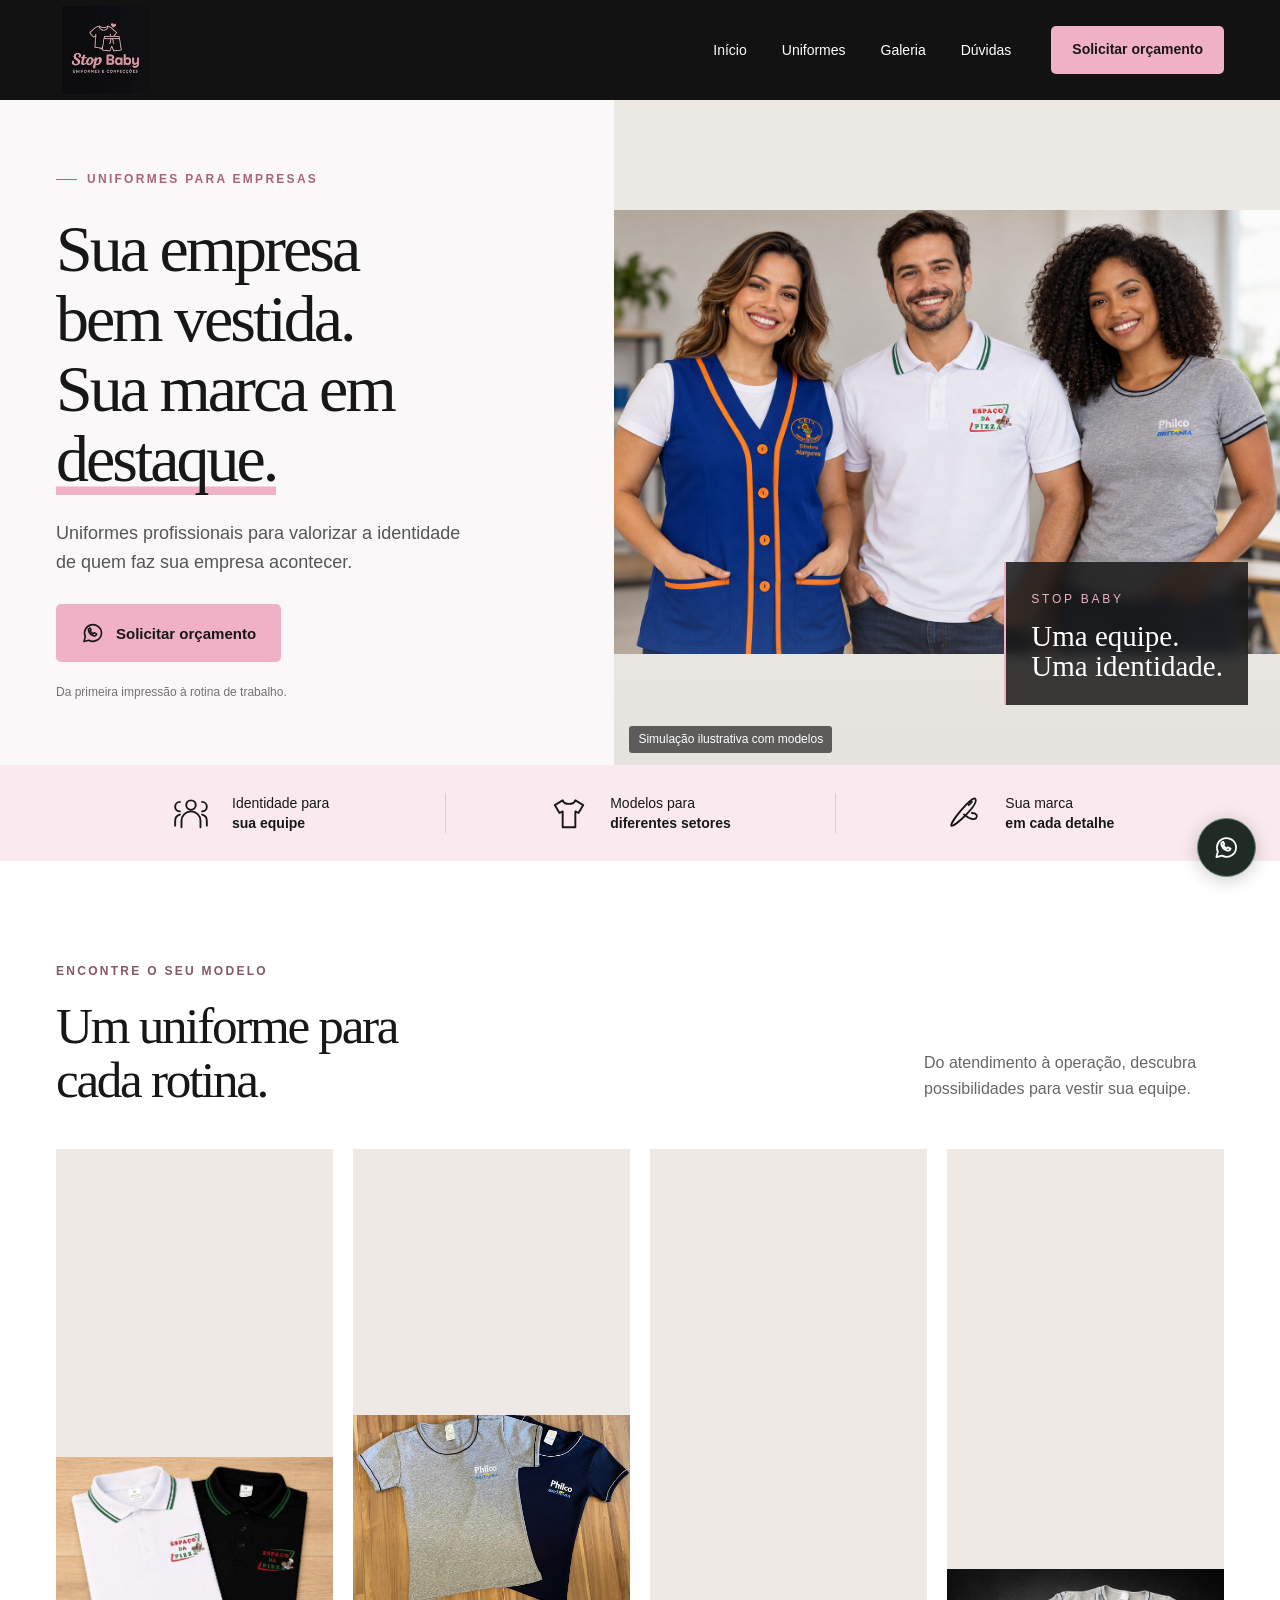
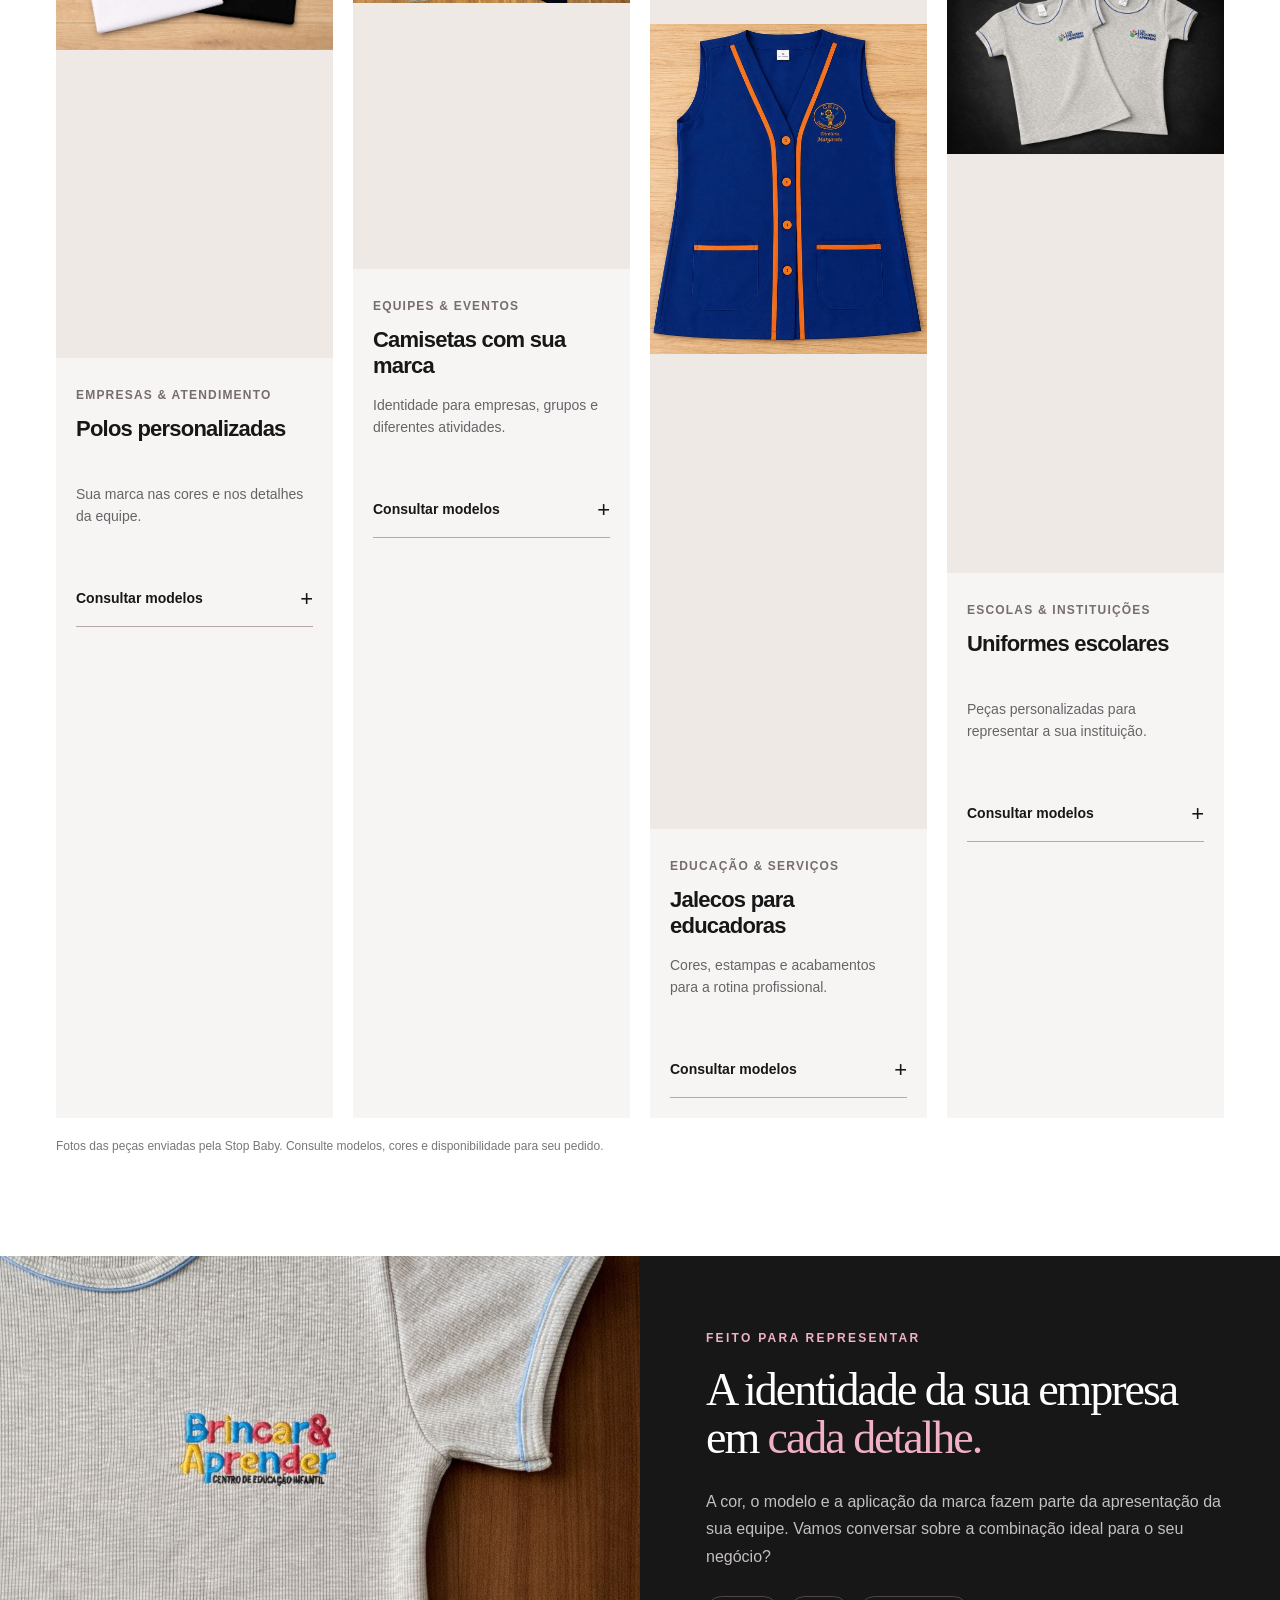
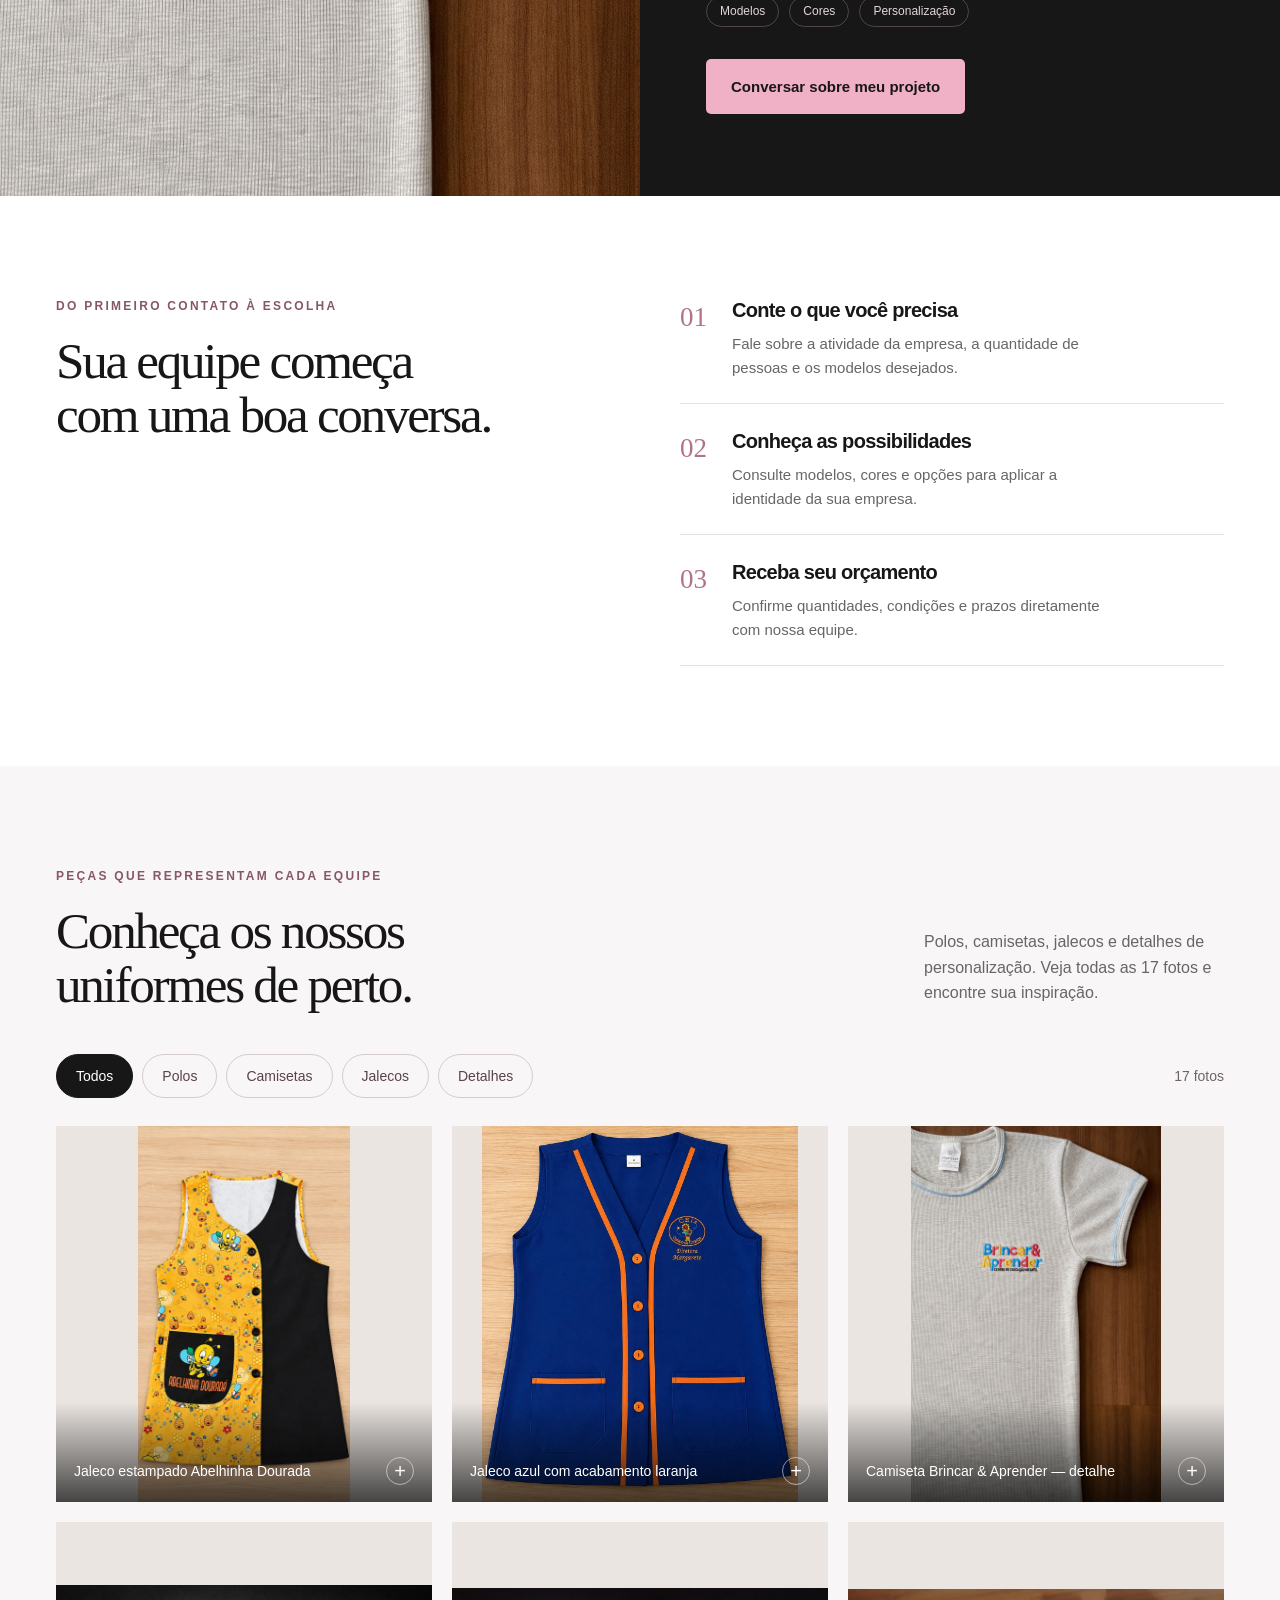
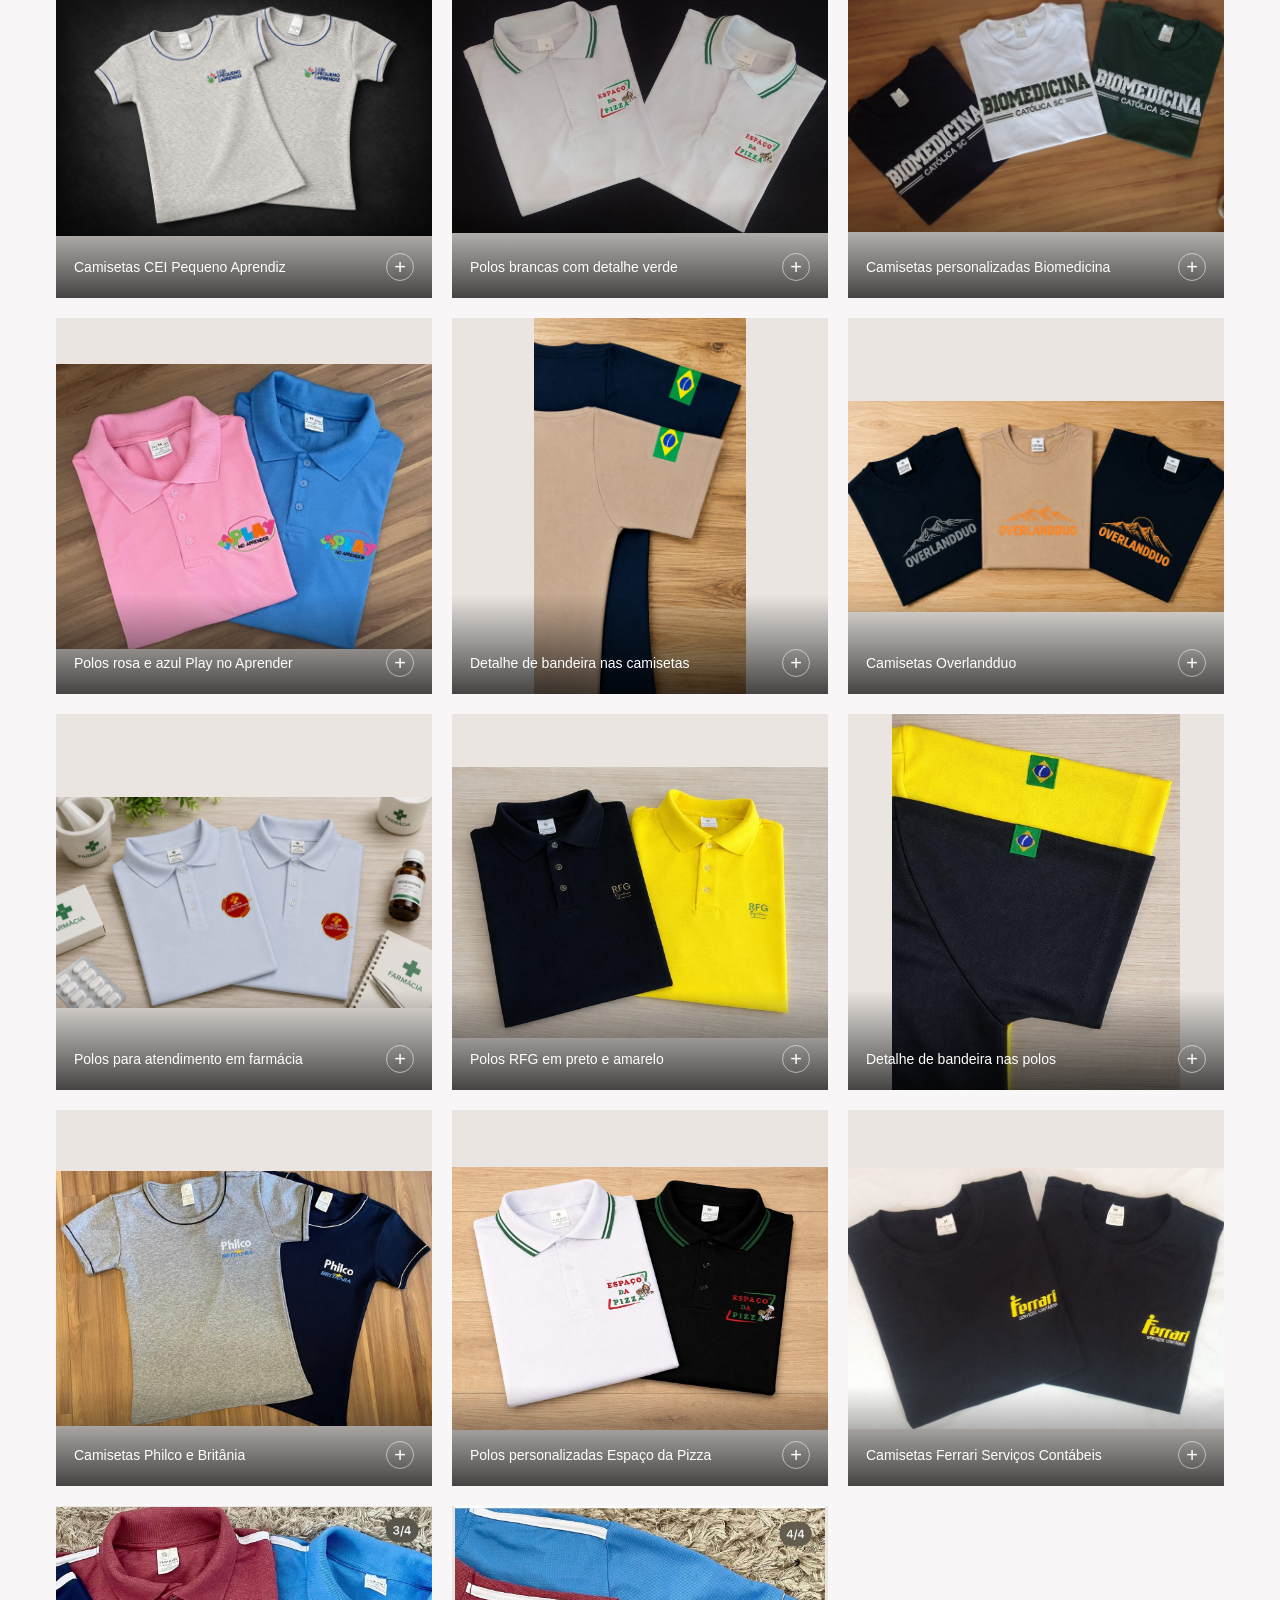
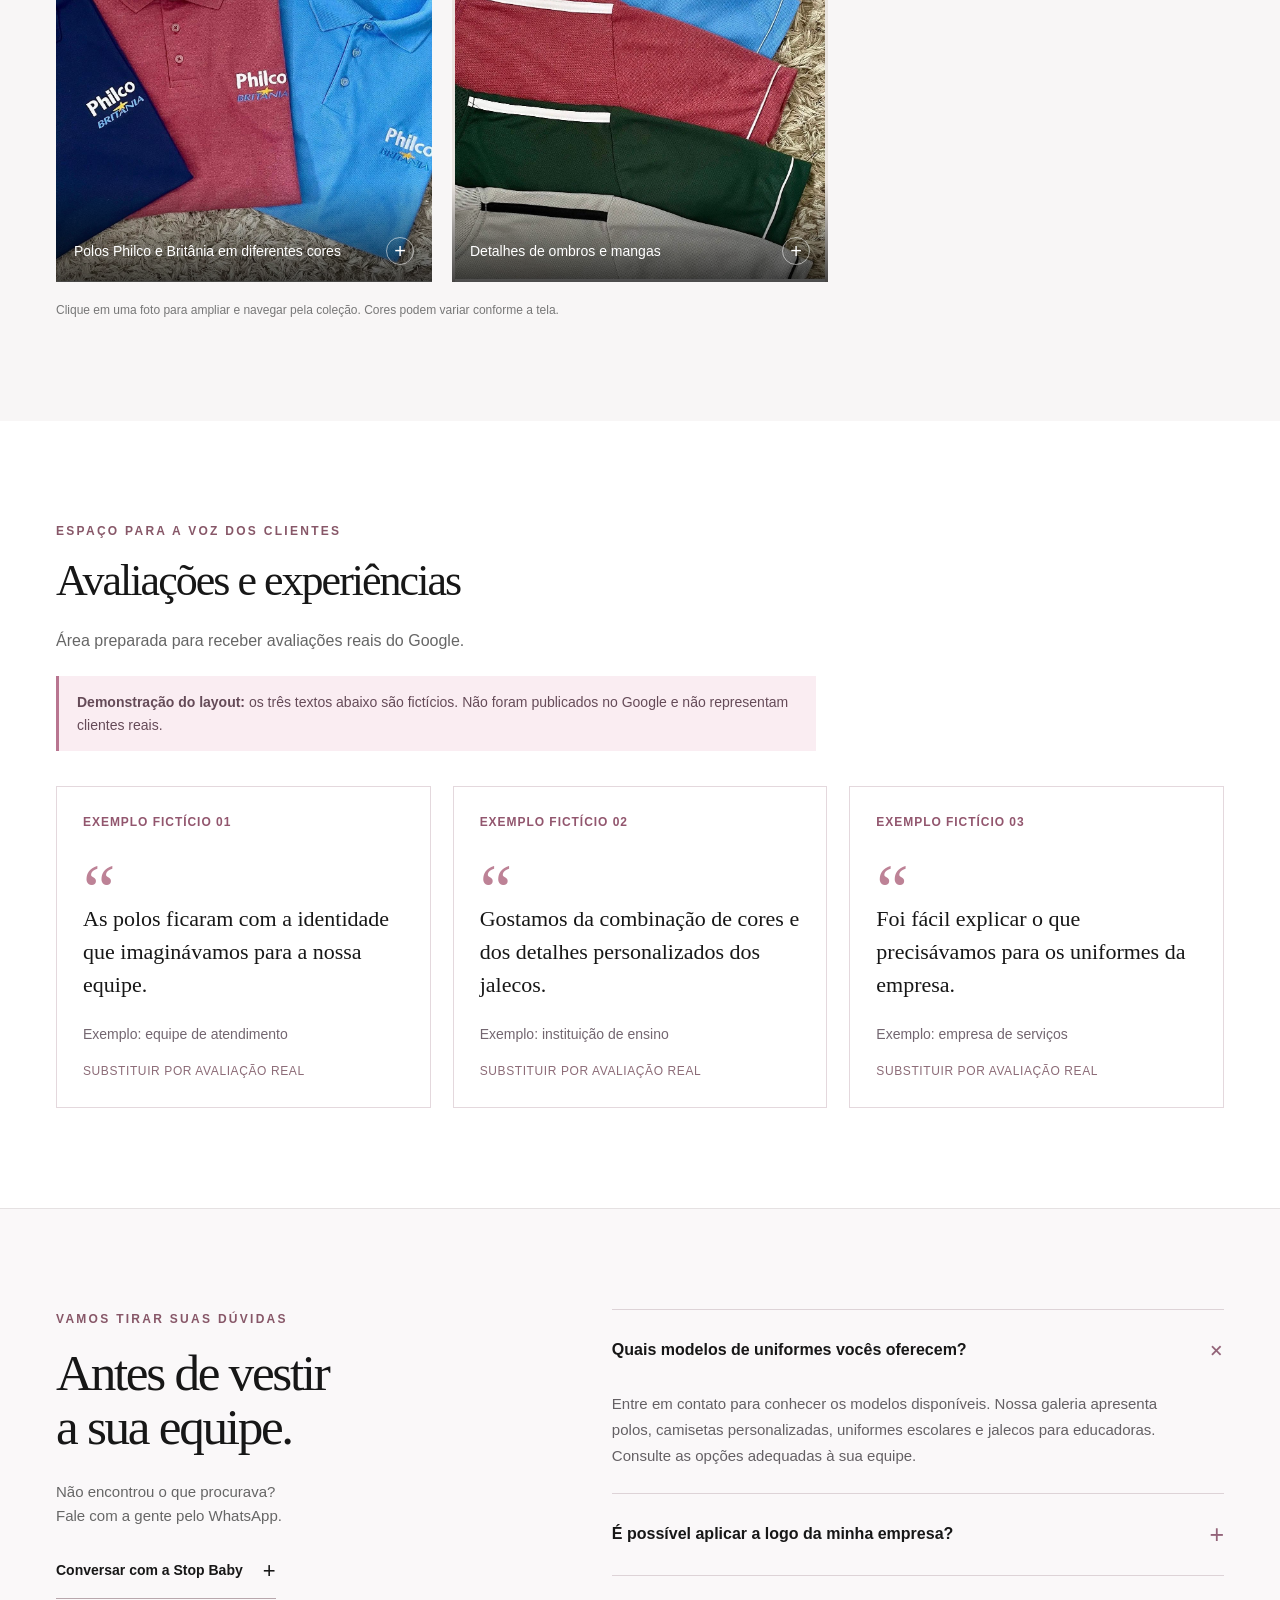
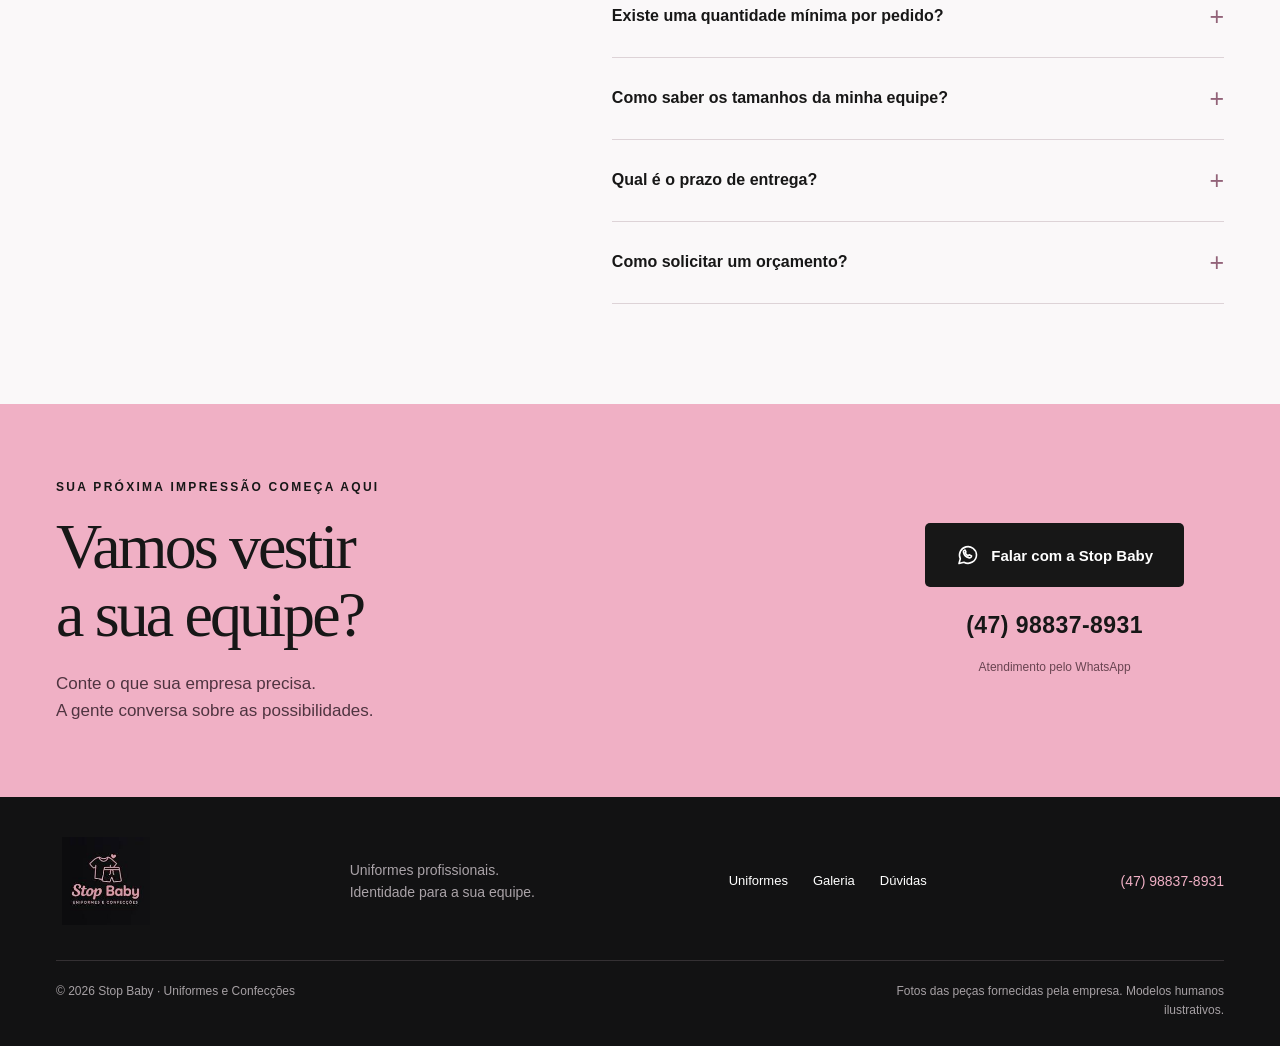
==== index.html @ 7d978a27 "Add files via upload" ====
<!DOCTYPE html>
<html lang="pt-BR">
<head>
<meta charset="UTF-8"><meta name="viewport" content="width=device-width, initial-scale=1">
<title>Stop Baby — Uniformes profissionais para sua empresa</title>
<meta name="description" content="Uniformes profissionais para valorizar a identidade da sua equipe. Conheça modelos e solicite seu orçamento com a Stop Baby pelo WhatsApp.">
<meta name="theme-color" content="#171717">
<link rel="icon" type="image/svg+xml" href="data:image/svg+xml,%3Csvg xmlns='http://www.w3.org/2000/svg' viewBox='0 0 40 40'%3E%3Crect width='40' height='40' rx='9' fill='%23171717'/%3E%3Ctext x='20' y='29' font-family='Georgia' font-size='29' text-anchor='middle' fill='%23efabc0'%3ES%3C/text%3E%3C/svg%3E">
<link rel="stylesheet" href="styles.css">
<!-- SEO:START -->
<link rel="canonical" href="https://seu-usuario.github.io/seu-repositorio/">
<meta name="robots" content="index, follow">
<meta property="og:type" content="website">
<meta property="og:locale" content="pt_BR">
<meta property="og:site_name" content="Stop Baby">
<meta property="og:title" content="Stop Baby — Uniformes profissionais para sua empresa">
<meta property="og:description" content="Polos, camisetas, jalecos e uniformes personalizados. Conheça as peças e solicite um orçamento pelo WhatsApp.">
<meta property="og:url" content="https://seu-usuario.github.io/seu-repositorio/">
<script type="application/ld+json">{"@context":"https://schema.org","@type":"Organization","name":"Stop Baby — Uniformes e Confecções","url":"https://seu-usuario.github.io/seu-repositorio/","logo":"https://seu-usuario.github.io/seu-repositorio/assets/logo.jpg","telephone":"+55-47-98837-8931","description":"Polos, camisetas personalizadas, uniformes escolares e jalecos para equipes."}</script>
<!-- SEO:END -->
</head>
<body>
<svg class="svg-sprite" xmlns="http://www.w3.org/2000/svg" aria-hidden="true"><symbol id="wa" viewBox="0 0 24 24"><path d="M20.5 11.7a8.5 8.5 0 0 1-12.6 7.5L3 20.5l1.3-4.8a8.5 8.5 0 1 1 16.2-4Z"/><path d="M8.1 7.4c-.6.2-.9 1-.6 2.1.6 2.4 2.7 4.5 5.2 5.2 1.1.3 2 0 2.4-.6l.5-1.1-2.5-1.2-.9 1c-1.6-.7-2.4-1.6-3-3l.8-.8-.9-2Z"/></symbol><symbol id="shirt" viewBox="0 0 24 24"><path d="m8 4-5 3 3 5 2-1v10h8V11l2 1 3-5-5-3c-1 3-7 3-8 0Z"/></symbol><symbol id="team" viewBox="0 0 24 24"><circle cx="12" cy="7" r="3"/><path d="M6 21v-4a6 6 0 0 1 12 0v4M5 5a3 3 0 0 0 0 6M19 5a3 3 0 0 1 0 6M2 20v-3a4 4 0 0 1 3-4M22 20v-3a4 4 0 0 0-3-4"/></symbol><symbol id="needle" viewBox="0 0 24 24"><path d="M19 3c3 3-13 18-15 17C3 18 17 1 19 3ZM15 7l2-2M12 13c8 7 11-1 5-1"/></symbol></svg>
<a class="skip" href="#conteudo">Pular para o conteúdo</a>
<header class="header" id="inicio"><div class="wrap header-inner"><a class="brand" href="#inicio" aria-label="Stop Baby início"><img src="assets/logo.jpg" alt="Stop Baby — Uniformes e Confecções" width="155" height="150"></a><nav class="desktop-nav" aria-label="Navegação principal"><a href="#inicio">Início</a><a href="#uniformes">Uniformes</a><a href="#galeria">Galeria</a><a href="#duvidas">Dúvidas</a></nav><a class="button small wa-link header-cta" href="https://wa.me/5547988378931?text=Ol%C3%A1%21%20Vim%20pelo%20site%20da%20Stop%20Baby%20e%20gostaria%20de%20um%20or%C3%A7amento%20de%20uniformes%20para%20minha%20empresa." target="_blank" rel="noopener noreferrer">Solicitar orçamento</a><button class="menu-toggle" aria-label="Abrir menu" aria-expanded="false" aria-controls="mobile-nav"><span></span><span></span></button></div><nav id="mobile-nav" class="mobile-nav" aria-label="Menu celular" hidden><a href="#uniformes">Uniformes</a><a href="#personalizacao">Personalização</a><a href="#galeria">Galeria</a><a href="#duvidas">Dúvidas</a></nav></header>
<main id="conteudo">
<section class="hero"><div class="hero-copy"><div class="eyebrow"><span></span> UNIFORMES PARA EMPRESAS</div><h1>Sua empresa<br>bem vestida.<br>Sua marca em <em>destaque.</em></h1><p>Uniformes profissionais para valorizar a identidade de quem faz sua empresa acontecer.</p><a class="button wa-link" href="https://wa.me/5547988378931" target="_blank" rel="noopener noreferrer"><svg><use href="#wa"/></svg>Solicitar orçamento</a><div class="hero-note">Da primeira impressão à rotina de trabalho.</div></div><div class="hero-image"><img src="assets/hero.jpg" alt="Simulação ilustrativa de profissionais com polo, camiseta e jaleco baseados nas peças da Stop Baby" fetchpriority="high" width="1536" height="1024"><div class="photo-label"><span>STOP BABY</span><p>Uma equipe.<br>Uma identidade.</p></div><span class="simulation-label">Simulação ilustrativa com modelos</span></div></section>
<div class="benefits"><div class="wrap benefits-inner"><div><svg><use href="#team"/></svg><span>Identidade para<br><strong>sua equipe</strong></span></div><div><svg><use href="#shirt"/></svg><span>Modelos para<br><strong>diferentes setores</strong></span></div><div><svg><use href="#needle"/></svg><span>Sua marca<br><strong>em cada detalhe</strong></span></div></div></div>
<section class="section wrap" id="uniformes"><div class="section-heading"><div><span class="eyebrow">ENCONTRE O SEU MODELO</span><h2>Um uniforme para<br>cada rotina.</h2></div><p>Do atendimento à operação, descubra possibilidades para vestir sua equipe.</p></div><div class="products"><article class="product"><img class="product-photo" src="assets/polos-pizzaria.jpg" alt="Polos personalizadas" width="1158" height="809" loading="lazy"><div class="product-body"><span class="category">EMPRESAS & ATENDIMENTO</span><h3>Polos personalizadas</h3><p>Sua marca nas cores e nos detalhes da equipe.</p><a class="text-link wa-link" data-model="polos personalizadas" href="https://wa.me/5547988378931" target="_blank" rel="noopener noreferrer">Consultar modelos <span>+</span></a></div></article><article class="product"><img class="product-photo" src="assets/camisetas-philco.jpg" alt="Camisetas com sua marca" width="1058" height="720" loading="lazy"><div class="product-body"><span class="category">EQUIPES & EVENTOS</span><h3>Camisetas com sua marca</h3><p>Identidade para empresas, grupos e diferentes atividades.</p><a class="text-link wa-link" data-model="camisetas personalizadas" href="https://wa.me/5547988378931" target="_blank" rel="noopener noreferrer">Consultar modelos <span>+</span></a></div></article><article class="product"><img class="product-photo" src="assets/jaleco-azul-laranja.jpg" alt="Jalecos para educadoras" width="1076" height="1280" loading="lazy"><div class="product-body"><span class="category">EDUCAÇÃO & SERVIÇOS</span><h3>Jalecos para educadoras</h3><p>Cores, estampas e acabamentos para a rotina profissional.</p><a class="text-link wa-link" data-model="jalecos para educadoras" href="https://wa.me/5547988378931" target="_blank" rel="noopener noreferrer">Consultar modelos <span>+</span></a></div></article><article class="product"><img class="product-photo" src="assets/camisetas-pequeno-aprendiz.jpg" alt="Uniformes escolares" width="1536" height="1024" loading="lazy"><div class="product-body"><span class="category">ESCOLAS & INSTITUIÇÕES</span><h3>Uniformes escolares</h3><p>Peças personalizadas para representar a sua instituição.</p><a class="text-link wa-link" data-model="uniformes escolares" href="https://wa.me/5547988378931" target="_blank" rel="noopener noreferrer">Consultar modelos <span>+</span></a></div></article></div><p class="caption">Fotos das peças enviadas pela Stop Baby. Consulte modelos, cores e disponibilidade para seu pedido.</p></section>
<section class="custom" id="personalizacao"><div class="custom-image"><img src="assets/camiseta-brincar-aprender.jpg" alt="Bordado Brincar e Aprender em camiseta da Stop Baby" width="1024" height="1536" loading="lazy"></div><div class="custom-copy"><span class="eyebrow">FEITO PARA REPRESENTAR</span><h2>A identidade da sua empresa em <em>cada detalhe.</em></h2><p>A cor, o modelo e a aplicação da marca fazem parte da apresentação da sua equipe. Vamos conversar sobre a combinação ideal para o seu negócio?</p><div class="custom-tags"><span>Modelos</span><span>Cores</span><span>Personalização</span></div><a class="button wa-link" data-model="opções de personalização" href="https://wa.me/5547988378931" target="_blank" rel="noopener noreferrer">Conversar sobre meu projeto</a></div></section>
<section class="section wrap process"><div><span class="eyebrow">DO PRIMEIRO CONTATO À ESCOLHA</span><h2>Sua equipe começa<br>com uma boa conversa.</h2></div><ol><li><span>01</span><div><h3>Conte o que você precisa</h3><p>Fale sobre a atividade da empresa, a quantidade de pessoas e os modelos desejados.</p></div></li><li><span>02</span><div><h3>Conheça as possibilidades</h3><p>Consulte modelos, cores e opções para aplicar a identidade da sua empresa.</p></div></li><li><span>03</span><div><h3>Receba seu orçamento</h3><p>Confirme quantidades, condições e prazos diretamente com nossa equipe.</p></div></li></ol></section>
<section class="gallery-section" id="galeria"><div class="wrap section"><div class="section-heading"><div><span class="eyebrow">PEÇAS QUE REPRESENTAM CADA EQUIPE</span><h2>Conheça os nossos<br>uniformes de perto.</h2></div><p>Polos, camisetas, jalecos e detalhes de personalização. Veja todas as 17 fotos e encontre sua inspiração.</p></div><div class="gallery-toolbar"><div class="gallery-filters" role="group" aria-label="Filtrar fotos por tipo"><button class="filter-button" data-filter="todos" aria-pressed="true">Todos</button><button class="filter-button" data-filter="polos" aria-pressed="false">Polos</button><button class="filter-button" data-filter="camisetas" aria-pressed="false">Camisetas</button><button class="filter-button" data-filter="jalecos" aria-pressed="false">Jalecos</button><button class="filter-button" data-filter="detalhes" aria-pressed="false">Detalhes</button></div><p class="gallery-count" aria-live="polite">17 fotos</p></div><div class="gallery real-gallery"><button class="gallery-item real-photo" data-gallery-index="0" data-category="jalecos" data-photo="assets/jaleco-abelhinha.jpg" data-caption="Jaleco estampado Abelhinha Dourada" aria-label="Ampliar: Jaleco estampado Abelhinha Dourada"><img src="assets/jaleco-abelhinha.jpg" alt="Jaleco estampado Abelhinha Dourada" width="900" height="1600" loading="lazy"><span>Jaleco estampado Abelhinha Dourada<b>+</b></span></button><button class="gallery-item real-photo" data-gallery-index="1" data-category="jalecos" data-photo="assets/jaleco-azul-laranja.jpg" data-caption="Jaleco azul com acabamento laranja" aria-label="Ampliar: Jaleco azul com acabamento laranja"><img src="assets/jaleco-azul-laranja.jpg" alt="Jaleco azul com acabamento laranja" width="1076" height="1280" loading="lazy"><span>Jaleco azul com acabamento laranja<b>+</b></span></button><button class="gallery-item real-photo" data-gallery-index="2" data-category="camisetas" data-photo="assets/camiseta-brincar-aprender.jpg" data-caption="Camiseta Brincar &amp; Aprender — detalhe" aria-label="Ampliar: Camiseta Brincar &amp; Aprender — detalhe"><img src="assets/camiseta-brincar-aprender.jpg" alt="Camiseta Brincar &amp; Aprender — detalhe" width="1024" height="1536" loading="lazy"><span>Camiseta Brincar &amp; Aprender — detalhe<b>+</b></span></button><button class="gallery-item real-photo" data-gallery-index="3" data-category="camisetas" data-photo="assets/camisetas-pequeno-aprendiz.jpg" data-caption="Camisetas CEI Pequeno Aprendiz" aria-label="Ampliar: Camisetas CEI Pequeno Aprendiz"><img src="assets/camisetas-pequeno-aprendiz.jpg" alt="Camisetas CEI Pequeno Aprendiz" width="1536" height="1024" loading="lazy"><span>Camisetas CEI Pequeno Aprendiz<b>+</b></span></button><button class="gallery-item real-photo" data-gallery-index="4" data-category="polos" data-photo="assets/polos-pizzaria-brancas.jpg" data-caption="Polos brancas com detalhe verde" aria-label="Ampliar: Polos brancas com detalhe verde"><img src="assets/polos-pizzaria-brancas.jpg" alt="Polos brancas com detalhe verde" width="1280" height="837" loading="lazy"><span>Polos brancas com detalhe verde<b>+</b></span></button><button class="gallery-item real-photo" data-gallery-index="5" data-category="camisetas" data-photo="assets/camisetas-biomedicina.jpg" data-caption="Camisetas personalizadas Biomedicina" aria-label="Ampliar: Camisetas personalizadas Biomedicina"><img src="assets/camisetas-biomedicina.jpg" alt="Camisetas personalizadas Biomedicina" width="1561" height="1011" loading="lazy"><span>Camisetas personalizadas Biomedicina<b>+</b></span></button><button class="gallery-item real-photo" data-gallery-index="6" data-category="polos" data-photo="assets/polos-play.jpg" data-caption="Polos rosa e azul Play no Aprender" aria-label="Ampliar: Polos rosa e azul Play no Aprender"><img src="assets/polos-play.jpg" alt="Polos rosa e azul Play no Aprender" width="949" height="718" loading="lazy"><span>Polos rosa e azul Play no Aprender<b>+</b></span></button><button class="gallery-item real-photo" data-gallery-index="7" data-category="detalhes" data-photo="assets/camisetas-bandeira.jpg" data-caption="Detalhe de bandeira nas camisetas" aria-label="Ampliar: Detalhe de bandeira nas camisetas"><img src="assets/camisetas-bandeira.jpg" alt="Detalhe de bandeira nas camisetas" width="900" height="1600" loading="lazy"><span>Detalhe de bandeira nas camisetas<b>+</b></span></button><button class="gallery-item real-photo" data-gallery-index="8" data-category="camisetas" data-photo="assets/camisetas-overlandduo.jpg" data-caption="Camisetas Overlandduo" aria-label="Ampliar: Camisetas Overlandduo"><img src="assets/camisetas-overlandduo.jpg" alt="Camisetas Overlandduo" width="1600" height="900" loading="lazy"><span>Camisetas Overlandduo<b>+</b></span></button><button class="gallery-item real-photo" data-gallery-index="9" data-category="polos" data-photo="assets/polos-farmacia.jpg" data-caption="Polos para atendimento em farmácia" aria-label="Ampliar: Polos para atendimento em farmácia"><img src="assets/polos-farmacia.jpg" alt="Polos para atendimento em farmácia" width="1600" height="900" loading="lazy"><span>Polos para atendimento em farmácia<b>+</b></span></button><button class="gallery-item real-photo" data-gallery-index="10" data-category="polos" data-photo="assets/polos-rfg.jpg" data-caption="Polos RFG em preto e amarelo" aria-label="Ampliar: Polos RFG em preto e amarelo"><img src="assets/polos-rfg.jpg" alt="Polos RFG em preto e amarelo" width="1184" height="853" loading="lazy"><span>Polos RFG em preto e amarelo<b>+</b></span></button><button class="gallery-item real-photo" data-gallery-index="11" data-category="detalhes" data-photo="assets/polos-bandeira.jpg" data-caption="Detalhe de bandeira nas polos" aria-label="Ampliar: Detalhe de bandeira nas polos"><img src="assets/polos-bandeira.jpg" alt="Detalhe de bandeira nas polos" width="853" height="1111" loading="lazy"><span>Detalhe de bandeira nas polos<b>+</b></span></button><button class="gallery-item real-photo" data-gallery-index="12" data-category="camisetas" data-photo="assets/camisetas-philco.jpg" data-caption="Camisetas Philco e Britânia" aria-label="Ampliar: Camisetas Philco e Britânia"><img src="assets/camisetas-philco.jpg" alt="Camisetas Philco e Britânia" width="1058" height="720" loading="lazy"><span>Camisetas Philco e Britânia<b>+</b></span></button><button class="gallery-item real-photo" data-gallery-index="13" data-category="polos" data-photo="assets/polos-pizzaria.jpg" data-caption="Polos personalizadas Espaço da Pizza" aria-label="Ampliar: Polos personalizadas Espaço da Pizza"><img src="assets/polos-pizzaria.jpg" alt="Polos personalizadas Espaço da Pizza" width="1158" height="809" loading="lazy"><span>Polos personalizadas Espaço da Pizza<b>+</b></span></button><button class="gallery-item real-photo" data-gallery-index="14" data-category="camisetas" data-photo="assets/camisetas-ferrari.jpg" data-caption="Camisetas Ferrari Serviços Contábeis" aria-label="Ampliar: Camisetas Ferrari Serviços Contábeis"><img src="assets/camisetas-ferrari.jpg" alt="Camisetas Ferrari Serviços Contábeis" width="1577" height="1098" loading="lazy"><span>Camisetas Ferrari Serviços Contábeis<b>+</b></span></button><button class="gallery-item real-photo" data-gallery-index="15" data-category="polos" data-photo="assets/polos-philco.jpg" data-caption="Polos Philco e Britânia em diferentes cores" aria-label="Ampliar: Polos Philco e Britânia em diferentes cores"><img src="assets/polos-philco.jpg" alt="Polos Philco e Britânia em diferentes cores" width="1170" height="1164" loading="lazy"><span>Polos Philco e Britânia em diferentes cores<b>+</b></span></button><button class="gallery-item real-photo" data-gallery-index="16" data-category="detalhes" data-photo="assets/detalhes-ombros.jpg" data-caption="Detalhes de ombros e mangas" aria-label="Ampliar: Detalhes de ombros e mangas"><img src="assets/detalhes-ombros.jpg" alt="Detalhes de ombros e mangas" width="1170" height="1187" loading="lazy"><span>Detalhes de ombros e mangas<b>+</b></span></button></div><p class="caption">Clique em uma foto para ampliar e navegar pela coleção. Cores podem variar conforme a tela.</p></div></section>
<section class="reviews section wrap" id="avaliacoes"><div class="review-heading"><span class="eyebrow">ESPAÇO PARA A VOZ DOS CLIENTES</span><h2>Avaliações e experiências</h2><p>Área preparada para receber avaliações reais do Google.</p><p class="demo-notice"><strong>Demonstração do layout:</strong> os três textos abaixo são fictícios. Não foram publicados no Google e não representam clientes reais.</p></div><div class="review-cards"><article class="demo-review"><span class="demo-badge">EXEMPLO FICTÍCIO 01</span><span class="quote-mark" aria-hidden="true">“</span><blockquote>As polos ficaram com a identidade que imaginávamos para a nossa equipe.</blockquote><p>Exemplo: equipe de atendimento</p><span class="review-label">SUBSTITUIR POR AVALIAÇÃO REAL</span></article><article class="demo-review"><span class="demo-badge">EXEMPLO FICTÍCIO 02</span><span class="quote-mark" aria-hidden="true">“</span><blockquote>Gostamos da combinação de cores e dos detalhes personalizados dos jalecos.</blockquote><p>Exemplo: instituição de ensino</p><span class="review-label">SUBSTITUIR POR AVALIAÇÃO REAL</span></article><article class="demo-review"><span class="demo-badge">EXEMPLO FICTÍCIO 03</span><span class="quote-mark" aria-hidden="true">“</span><blockquote>Foi fácil explicar o que precisávamos para os uniformes da empresa.</blockquote><p>Exemplo: empresa de serviços</p><span class="review-label">SUBSTITUIR POR AVALIAÇÃO REAL</span></article></div></section>
<section class="faq-section" id="duvidas"><div class="wrap section faq-layout"><div><span class="eyebrow">VAMOS TIRAR SUAS DÚVIDAS</span><h2>Antes de vestir<br>a sua equipe.</h2><p>Não encontrou o que procurava?<br>Fale com a gente pelo WhatsApp.</p><a class="text-link wa-link" href="https://wa.me/5547988378931" target="_blank" rel="noopener noreferrer">Conversar com a Stop Baby <span>+</span></a></div><div class="faq-list"><details open><summary>Quais modelos de uniformes vocês oferecem?<span>+</span></summary><p>Entre em contato para conhecer os modelos disponíveis. Nossa galeria apresenta polos, camisetas personalizadas, uniformes escolares e jalecos para educadoras. Consulte as opções adequadas à sua equipe.</p></details><details><summary>É possível aplicar a logo da minha empresa?<span>+</span></summary><p>Envie sua logo pelo WhatsApp e consulte as opções de personalização para o modelo escolhido. Nossa equipe orienta sobre as possibilidades de aplicação.</p></details><details><summary>Existe uma quantidade mínima por pedido?<span>+</span></summary><p>A quantidade mínima deve ser consultada de acordo com o modelo e a personalização. Informe quantas peças você precisa para receber uma orientação.</p></details><details><summary>Como saber os tamanhos da minha equipe?<span>+</span></summary><p>Antes de confirmar o pedido, solicite as orientações de medidas e tamanhos dos modelos escolhidos. Assim, você organiza a relação de peças para cada pessoa.</p></details><details><summary>Qual é o prazo de entrega?<span>+</span></summary><p>O prazo é informado no orçamento, conforme os modelos, a quantidade e os detalhes do pedido. Se você tem uma data prevista, conte para nossa equipe no primeiro contato.</p></details><details><summary>Como solicitar um orçamento?<span>+</span></summary><p>Clique em um dos botões de WhatsApp e informe o nome da empresa, os modelos de interesse e a quantidade estimada. Se tiver uma referência ou logo, você também pode enviar na conversa.</p></details></div></div></section>
<section class="closing" id="contato"><div class="wrap closing-inner"><div><span class="eyebrow">SUA PRÓXIMA IMPRESSÃO COMEÇA AQUI</span><h2>Vamos vestir<br>a sua equipe?</h2><p>Conte o que sua empresa precisa.<br>A gente conversa sobre as possibilidades.</p></div><div class="closing-contact"><a class="button dark wa-link" href="https://wa.me/5547988378931" target="_blank" rel="noopener noreferrer"><svg><use href="#wa"/></svg>Falar com a Stop Baby</a><a class="phone" href="tel:+5547988378931">(47) 98837-8931</a><span>Atendimento pelo WhatsApp</span></div></div></section>
</main>
<footer><div class="wrap footer-top"><a class="brand" href="#inicio" aria-label="Stop Baby voltar ao início"><img src="assets/logo.jpg" alt="Stop Baby — Uniformes e Confecções" width="155" height="150" loading="lazy"></a><p>Uniformes profissionais.<br>Identidade para a sua equipe.</p><nav aria-label="Links do rodapé"><a href="#uniformes">Uniformes</a><a href="#galeria">Galeria</a><a href="#duvidas">Dúvidas</a></nav><a class="wa-link footer-contact" href="https://wa.me/5547988378931" target="_blank" rel="noopener noreferrer">(47) 98837-8931</a></div><div class="wrap footer-bottom"><span>© <span id="year">2026</span> Stop Baby · Uniformes e Confecções</span><span>Fotos das peças fornecidas pela empresa. Modelos humanos ilustrativos.</span></div></footer>
<a class="floating-wa wa-link" href="https://wa.me/5547988378931" target="_blank" rel="noopener noreferrer" aria-label="Conversar pelo WhatsApp"><svg><use href="#wa"/></svg><span>Vamos conversar?</span></a>
<dialog id="lightbox" aria-labelledby="lightbox-caption"><button class="lightbox-close" aria-label="Fechar imagem">×</button><div class="lightbox-stage"><img class="lightbox-image" alt=""><button class="lightbox-prev" aria-label="Foto anterior">‹</button><button class="lightbox-next" aria-label="Próxima foto">›</button></div><div class="lightbox-footer"><p id="lightbox-caption"></p><span class="lightbox-counter" aria-live="polite"></span></div><a class="button lightbox-quote wa-link" href="https://wa.me/5547988378931" target="_blank" rel="noopener noreferrer">Consultar este modelo</a></dialog>
<script src="script.js" defer></script>
</body></html>
---- styles.css ----
:root{--ink:#171717;--pink:#f0b0c5;--pink-light:#faeaf0;--paper:#fff;--muted:#666;--line:#e5e1e2;--serif:Georgia,'Times New Roman',serif}*{box-sizing:border-box}html{scroll-behavior:smooth;scroll-padding-top:104px}body{margin:0;font-family:Arial,Helvetica,sans-serif;font-size:16px;line-height:1.6;color:var(--ink);background:var(--paper)}body.modal-open{overflow:hidden}button,a{-webkit-tap-highlight-color:transparent}button{font:inherit}a{color:inherit;text-decoration:none}img{display:block;max-width:100%}svg{width:24px;height:24px;fill:none;stroke:currentColor;stroke-width:1.6;stroke-linecap:round;stroke-linejoin:round;flex-shrink:0}button{cursor:pointer}.svg-sprite{position:absolute;width:0;height:0;overflow:hidden}[hidden]{display:none!important}.wrap{max-width:1280px;width:calc(100% - 112px);margin:auto}.section{padding-top:100px;padding-bottom:100px}.eyebrow{display:block;font-size:12px;letter-spacing:.19em;font-weight:700;line-height:1.7}.section .eyebrow{color:#875768}h1,h2,h3,p{margin:0}h1,h2{font-family:var(--serif);font-weight:500;letter-spacing:-.045em;line-height:1.06}h2{font-size:clamp(35px,4vw,58px);margin-top:17px}h3{font-size:22px;line-height:1.2;letter-spacing:-.035em}h1 em,h2 em{font-style:normal}a,button,summary{touch-action:manipulation}:focus-visible{outline:3px solid #a74167;outline-offset:6px}.skip{position:fixed;left:15px;top:-100px;background:var(--pink);padding:15px;z-index:90}.skip:focus{top:15px}.header{background:#121213;color:#fff;position:sticky;top:0;z-index:30}.header-inner{height:100px;display:flex;align-items:center;gap:40px;justify-content:space-between}.brand{display:block;flex-shrink:0}.brand img{height:88px;width:100px;object-fit:contain}.desktop-nav{display:flex;gap:35px;margin-left:auto;align-items:center;font-size:14px}.desktop-nav a{position:relative;padding:10px 0}.desktop-nav a:after{content:'';position:absolute;bottom:4px;left:0;right:100%;height:2px;background:var(--pink);transition:right .2s}.desktop-nav a:hover:after{right:0}.button{display:inline-flex;justify-content:center;align-items:center;gap:11px;background:var(--pink);color:#171717;border:1px solid transparent;border-radius:5px;padding:16px 24px;font-size:15px;font-weight:600;line-height:1.4;min-height:54px;transition:background .2s,transform .2s}.button:hover{background:#f6c6d5;transform:translateY(-2px)}.button.small{font-size:14px;padding:13px 20px;min-height:46px}.button.dark{background:var(--ink);color:#fff}.button.dark:hover{background:#353035}.menu-toggle{display:none;width:46px;height:46px;border:0;background:none;color:white}.menu-toggle span{display:block;height:2px;background:white;margin:7px 3px}.mobile-nav{padding:12px 26px 25px;display:grid;gap:10px}.hero{display:grid;grid-template-columns:48% 52%;min-height:650px}.hero-copy{padding:69px 55px 62px max(56px,calc((100vw - 1280px)/2));background:#fbf8f9}.hero .eyebrow{color:#a9647c;display:flex;align-items:center;gap:10px}.eyebrow>span{display:inline-block;width:21px;height:1px;background:currentColor}h1{font-size:clamp(48px,5.15vw,78px);margin:25px 0}.hero h1 em{box-shadow:inset 0 -.13em 0 var(--pink)}.hero-copy>p{font-size:18px;max-width:410px;line-height:1.6;margin:25px 0 28px;color:#555}.hero-note{font-size:12px;color:#767071;margin-top:21px}.hero-image{position:relative;overflow:hidden;background:#ddd}.hero-image>img{width:100%;height:100%;object-fit:cover;object-position:center}.photo-label{position:absolute;bottom:32px;right:32px;padding:23px 25px;background:rgba(22,22,22,.84);color:white;border-left:2px solid var(--pink);backdrop-filter:blur(6px)}.photo-label>span{font-size:12px;letter-spacing:.23em;color:var(--pink)}.photo-label>p{font-family:var(--serif);font-size:29px;line-height:1.05;margin-top:10px}.benefits{background:var(--pink-light)}.benefits-inner{display:grid;grid-template-columns:repeat(3,1fr);padding:28px 0}.benefits-inner>div{display:flex;justify-content:center;gap:22px;align-items:center;line-height:1.45;font-size:14px}.benefits-inner>div+div{border-left:1px solid #d9cbd0}.benefits svg{width:38px;height:38px;stroke-width:1.2}.section-heading{display:flex;justify-content:space-between;gap:30px;align-items:flex-end;margin-bottom:42px}.section-heading>p{max-width:300px;color:var(--muted);font-size:16px;padding-bottom:6px}.products{display:grid;grid-template-columns:repeat(4,minmax(0,1fr));gap:20px}.product{background:#f6f5f4;overflow:hidden}.model-photo{background-image:url('assets/models.jpg');background-repeat:no-repeat;background-size:200% 200%;aspect-ratio:1/1}.model-0{background-position:left top}.model-1{background-position:right top}.model-2{background-position:left bottom}.model-3{background-position:right bottom}.product-body{padding:23px 20px 20px}.category{font-size:12px;letter-spacing:.1em;color:#776c70;font-weight:700}.product h3{margin:9px 0 13px;font-size:22px}.product p{font-size:14px;color:#686367;line-height:1.6;min-height:68px}.text-link{display:flex;align-items:center;justify-content:space-between;gap:20px;font-size:14px;border-bottom:1px solid #b8a7ad;padding:10px 0;font-weight:600}.text-link:hover{color:#99566d}.text-link span{font-size:22px;font-weight:400}.product .text-link{margin-top:20px}.caption{font-size:12px;color:#777;margin-top:19px}.custom{display:grid;grid-template-columns:1fr 1fr;background:var(--ink);color:white}.custom-image{min-height:540px;position:relative}.custom-image img{width:100%;height:100%;object-fit:cover;position:absolute}.custom-copy{padding:72px max(56px,calc((100vw - 1280px)/2)) 72px 66px}.custom .eyebrow{color:var(--pink)}.custom h2{font-size:clamp(36px,3.6vw,54px)}.custom h2 em{color:var(--pink)}.custom-copy>p{color:#c4bfc1;line-height:1.7;font-size:16px;margin-top:25px}.custom-tags{display:flex;gap:10px;margin:26px 0 32px;flex-wrap:wrap}.custom-tags span{border:1px solid #51444a;padding:5px 13px;border-radius:20px;font-size:12px;color:#e2d5da}.process{display:grid;grid-template-columns:1fr 1fr;gap:80px}.process ol{padding:0;list-style:none;margin:0}.process li{display:flex;gap:25px;padding:23px 0;border-bottom:1px solid var(--line)}.process li:first-child{padding-top:0}.process li>span{color:#b27389;font-family:var(--serif);font-size:27px}.process h3{font-size:20px;margin:2px 0 10px}.process p{font-size:15px;color:var(--muted);max-width:390px}.gallery-section{background:#f8f6f6}.gallery{display:grid;grid-template-columns:repeat(4,minmax(0,1fr));gap:16px}.gallery-item{display:block;border:0;padding:0;overflow:hidden;background:#d4cdce;position:relative;aspect-ratio:1/1;color:white;text-align:left}.gallery-item.gallery-wide{grid-column:span 2;aspect-ratio:2/1}.gallery-item img,.gallery-item .model-photo{width:100%;height:100%;object-fit:cover;transition:transform .4s}.gallery-item:hover img,.gallery-item:hover .model-photo{transform:scale(1.035)}.gallery-item>span{position:absolute;bottom:0;left:0;right:0;padding:45px 18px 17px;background:linear-gradient(transparent,rgba(0,0,0,.7));display:flex;align-items:center;justify-content:space-between;font-size:14px;line-height:1.3}.gallery-item b{border:1px solid #ffffff88;border-radius:50%;font-size:20px;font-weight:400;width:28px;height:28px;display:grid;place-items:center;flex-shrink:0;margin-left:10px}.reviews{display:grid;grid-template-columns:1fr 1fr;gap:80px;align-items:center}.reviews h2{font-size:44px}.reviews>div>p{color:var(--muted);font-size:16px;margin-top:23px;max-width:340px}.google-word{font-family:Arial,sans-serif;font-size:.85em;font-weight:500;letter-spacing:-.05em}.google-word i{font-style:normal}.google-word i:nth-child(1),.google-word i:nth-child(4){color:#4285f4}.google-word i:nth-child(2),.google-word i:nth-child(6){color:#ea4335}.google-word i:nth-child(3){color:#a87900}.google-word i:nth-child(5){color:#248243}.review-placeholder{border:1px solid var(--line);padding:30px 35px;position:relative}.quote-mark{font-family:var(--serif);font-size:73px;color:#bd8296;line-height:1}.review-placeholder h3{font-family:var(--serif);font-size:28px;font-weight:500}.reviews .review-placeholder>p{margin-top:14px;max-width:none;font-size:15px}.review-label{font-size:12px;letter-spacing:.13em;color:#8c6b77;display:block;margin-top:24px}.faq-section{background:#faf8f9;border-top:1px solid var(--line)}.faq-layout{display:grid;grid-template-columns:1fr 1.3fr;gap:85px}.faq-layout>div>p{font-size:15px;color:var(--muted);margin-top:25px}.faq-layout .text-link{display:inline-flex;margin-top:15px}.faq-list details{border-bottom:1px solid #ddd3d7;padding:0 0 0}.faq-list details:first-child{border-top:1px solid #ddd3d7}.faq-list summary{display:flex;justify-content:space-between;align-items:center;gap:25px;list-style:none;cursor:pointer;font-size:16px;font-weight:600;padding:23px 0;line-height:1.4}.faq-list summary::-webkit-details-marker{display:none}.faq-list summary>span{font-size:25px;font-weight:400;color:#926379;transition:transform .2s}.faq-list details[open] summary>span{transform:rotate(45deg)}.faq-list details p{font-size:15px;line-height:1.75;color:#646064;padding:0 35px 23px 0}.closing{background:var(--pink);padding:73px 0}.closing-inner{display:flex;justify-content:space-between;align-items:center;gap:40px}.closing .eyebrow{font-size:12px}.closing h2{font-size:64px;margin-top:16px}.closing p{margin-top:21px;font-size:17px;color:#4f3440}.closing-contact{display:flex;flex-direction:column;align-items:center;gap:14px;margin-right:40px}.closing-contact .button{padding:19px 30px}.phone{font-size:23px;letter-spacing:.02em;font-weight:600;margin-top:6px}.closing-contact>span{font-size:12px;color:#694451}footer{background:#121213;color:white}.footer-top{padding-top:40px;padding-bottom:35px;display:flex;justify-content:space-between;align-items:center;gap:35px}.footer-top>p{font-size:14px;color:#aaa3a8}.footer-top nav{display:flex;gap:25px;font-size:13px}.footer-contact{color:var(--pink);font-size:14px}.footer-bottom{display:flex;justify-content:space-between;border-top:1px solid #343033;padding:21px 0 26px;color:#a6a0a4;font-size:12px}.floating-wa{position:fixed;bottom:23px;right:24px;z-index:29;display:flex;align-items:center;gap:10px;justify-content:center;background:#202b25;color:white;border:1px solid #688b73;border-radius:50px;box-shadow:0 3px 18px #0003;padding:15px}.floating-wa svg{height:27px;width:27px}.floating-wa>span{display:none;font-size:13px}.floating-wa:hover>span{display:inline}.floating-wa:hover{background:#304c39}dialog{padding:0;border:none;background:#141414;color:#fff;width:min(880px,92vw);max-height:92dvh;overflow:auto;border-radius:7px;box-shadow:0 20px 100px #0008}dialog::backdrop{background:#000c;backdrop-filter:blur(5px)}.lightbox-close{position:absolute;z-index:1;right:13px;top:13px;background:#171717bb;border:1px solid #fff8;color:white;font-size:27px;line-height:1;width:44px;height:44px;border-radius:50%}.lightbox-image{width:100%;max-height:76dvh;aspect-ratio:3/2;background-repeat:no-repeat;background-position:center;background-size:cover}.lightbox-image.model{aspect-ratio:1/1;max-height:none;width:min(70dvh,100%);margin:auto;background-size:200% 200%}#lightbox-caption{padding:16px 22px;font-size:16px}
@media(min-width:1700px){.hero-copy{padding-top:95px;padding-bottom:95px}.hero{min-height:740px}}
@media(max-width:1100px){.wrap{width:calc(100% - 64px)}.header-inner{gap:25px}.desktop-nav{gap:22px}.hero-copy{padding:55px 32px}.hero{min-height:600px}h1{font-size:56px}.hero-copy>p{font-size:17px}.custom-copy{padding:60px 35px}.products{gap:14px}.product-body{padding:20px 15px}.category{font-size:12px}.product h3{font-size:20px}.section{padding-top:75px;padding-bottom:75px}.reviews,.process,.faq-layout{gap:45px}.footer-top{gap:25px}.footer-top nav{gap:17px}.footer-contact{display:none}.closing-contact{margin-right:0}}
@media(max-width:760px){html{scroll-padding-top:80px}.wrap{width:calc(100% - 40px)}.header-inner{height:78px;gap:10px}.brand img{height:72px;width:79px}.desktop-nav{display:none}.header-cta{margin-left:auto}.button.small{font-size:12px;padding:11px 13px;min-height:43px}.menu-toggle{display:block}.hero{grid-template-columns:1fr}.hero-copy{padding:46px 25px}.hero .eyebrow{font-size:12px}h1{font-size:clamp(46px,10.5vw,70px);line-height:1.04;margin:23px 0}.hero-copy>p{font-size:17px;max-width:420px}.hero-image{height:auto;aspect-ratio:3/2}.hero-image>img{object-position:center 35%}.photo-label{bottom:20px;right:20px;padding:15px 20px}.photo-label>p{font-size:25px}.hero-note{font-size:12px}.benefits-inner{padding:23px 0;width:100%}.benefits-inner>div{flex-direction:column;gap:9px;text-align:center;font-size:12px;padding:0 10px}.benefits svg{height:27px;width:27px}.section{padding-top:58px;padding-bottom:58px}.section-heading{display:block;margin-bottom:29px}.section-heading>p{margin-top:22px;max-width:400px;font-size:15px}h2{font-size:40px}.eyebrow{font-size:12px}.products{grid-template-columns:repeat(2,minmax(0,1fr));gap:22px 13px}.product-body{padding:16px 12px}.category{font-size:12px;letter-spacing:.07em}.product h3{font-size:19px;margin-top:7px;min-height:44px}.product p{font-size:14px;min-height:81px}.product .text-link{font-size:12px;margin-top:13px;gap:5px}.custom{grid-template-columns:1fr}.custom-image{min-height:320px}.custom-copy{padding:42px 25px 50px}.custom h2{font-size:43px;max-width:510px}.custom-copy>p{font-size:16px}.process,.reviews,.faq-layout{grid-template-columns:1fr;gap:34px}.process ol{margin-top:4px}.process li{gap:21px}.gallery{grid-template-columns:repeat(2,minmax(0,1fr));gap:13px}.gallery-item>span{font-size:12px;padding:35px 11px 12px}.gallery-item b{width:23px;height:23px;font-size:17px}.gallery-item.gallery-wide{aspect-ratio:1.6/1}.reviews h2{font-size:39px}.reviews>div>p{max-width:none}.review-placeholder{padding:25px}.faq-list summary{font-size:15px;padding:21px 0}.faq-list details p{font-size:14px;padding-right:16px}.closing{padding:51px 0 57px}.closing-inner{display:block}.closing h2{font-size:54px}.closing-contact{align-items:flex-start;margin-top:32px;gap:10px}.closing-contact .button{padding:17px 22px}.footer-top{flex-wrap:wrap;gap:20px;padding:28px 0}.footer-top>p{font-size:13px;margin-left:auto}.footer-top nav{width:100%;justify-content:space-between;border-top:1px solid #343033;padding-top:20px;margin-top:4px}.footer-bottom{gap:15px;flex-direction:column;font-size:12px;padding-bottom:75px}.floating-wa{right:17px;bottom:17px;padding:13px}.floating-wa:hover>span{display:none}}
@media(prefers-reduced-motion:reduce){html{scroll-behavior:auto}*,*:before,*:after{animation:none!important;transition:none!important}}
/* Fotos do portfólio e navegação da galeria */
.product-photo{width:100%;aspect-ratio:1/1;object-fit:contain;background:#eee9e4}.product h3{min-height:54px}.custom-image img{object-position:center 34%;object-fit:cover}.simulation-label{position:absolute;left:15px;bottom:12px;font-size:12px;line-height:1.4;padding:5px 9px;border-radius:3px;background:#171717a8;color:#fff}.photo-label{bottom:60px}.gallery-toolbar{display:flex;align-items:center;justify-content:space-between;gap:18px;margin-bottom:28px}.gallery-filters{display:flex;gap:9px;flex-wrap:wrap}.filter-button{font-size:14px;padding:10px 19px;background:transparent;border:1px solid #d6cbd0;border-radius:30px;color:#59434b;min-height:44px}.filter-button[aria-pressed=true]{background:var(--ink);color:white;border-color:var(--ink)}.filter-button:hover{border-color:#b06985}.gallery-count{font-size:14px;white-space:nowrap;color:#71626a}.real-gallery{grid-template-columns:repeat(3,minmax(0,1fr));gap:20px}.real-photo{aspect-ratio:1/1;background:#eae5e1}.real-photo img{object-fit:contain}.real-photo>span{padding-top:55px}.reviews{display:block}.review-heading{max-width:760px}.reviews .review-heading>p{max-width:none}.demo-notice{background:#faedf2;border-left:3px solid #b87590;padding:15px 18px;color:#654b58!important;font-size:14px!important}.review-cards{display:grid;grid-template-columns:repeat(3,minmax(0,1fr));gap:22px;margin-top:35px}.demo-review{border:1px solid #e4d8dd;padding:26px;display:flex;flex-direction:column;align-items:flex-start}.demo-badge{font-size:12px;letter-spacing:.08em;font-weight:700;color:#92566e}.demo-review .quote-mark{margin-top:22px;height:48px}.demo-review blockquote{font-family:var(--serif);font-size:22px;line-height:1.5;margin:0 0 22px}.demo-review>p{font-size:14px;color:#736670;margin-top:auto}.demo-review .review-label{font-size:12px;margin-top:16px;letter-spacing:.05em}.lightbox-stage{position:relative}.lightbox-image{display:block;height:72dvh;max-height:72dvh;width:100%;object-fit:contain;background:#171717;aspect-ratio:auto}.lightbox-prev,.lightbox-next{position:absolute;top:50%;transform:translateY(-50%);border:1px solid #fff8;border-radius:50%;background:#171717b8;color:#fff;font-size:36px;line-height:1;width:46px;height:46px}.lightbox-prev{left:12px}.lightbox-next{right:12px}.lightbox-footer{display:flex;align-items:center;gap:15px;justify-content:space-between;padding-right:22px}.lightbox-counter{font-size:13px;white-space:nowrap;color:#ddd}.lightbox-quote{margin:0 22px 20px;min-height:44px;padding:10px 17px;font-size:14px}.footer-bottom{gap:30px}.footer-bottom>span:last-child{text-align:right;max-width:380px}
@media(max-width:760px){.gallery-toolbar{align-items:flex-start;flex-direction:column;gap:12px}.gallery-filters{gap:7px}.filter-button{font-size:13px;padding:8px 13px}.real-gallery{grid-template-columns:repeat(2,minmax(0,1fr));gap:12px}.real-photo{aspect-ratio:3/4}.real-photo>span{font-size:12px}.review-cards{grid-template-columns:1fr;gap:16px}.demo-review{padding:24px}.demo-review blockquote{font-size:23px}.lightbox-image{height:62dvh;max-height:62dvh}.lightbox-footer{padding-right:16px}#lightbox-caption{padding:14px 16px;font-size:14px}.photo-label{display:none}.simulation-label{font-size:12px;bottom:8px;left:8px}.footer-bottom>span:last-child{text-align:left}.product h3{min-height:68px}}
.hero-image{background:#ece9e5;display:flex;align-items:center}.hero-image>img{height:auto;aspect-ratio:3/2;object-fit:contain}.hero-image:before{content:'';position:absolute;inset:0;pointer-events:none;background:linear-gradient(0deg,#d5d0ca44,transparent 35%)}
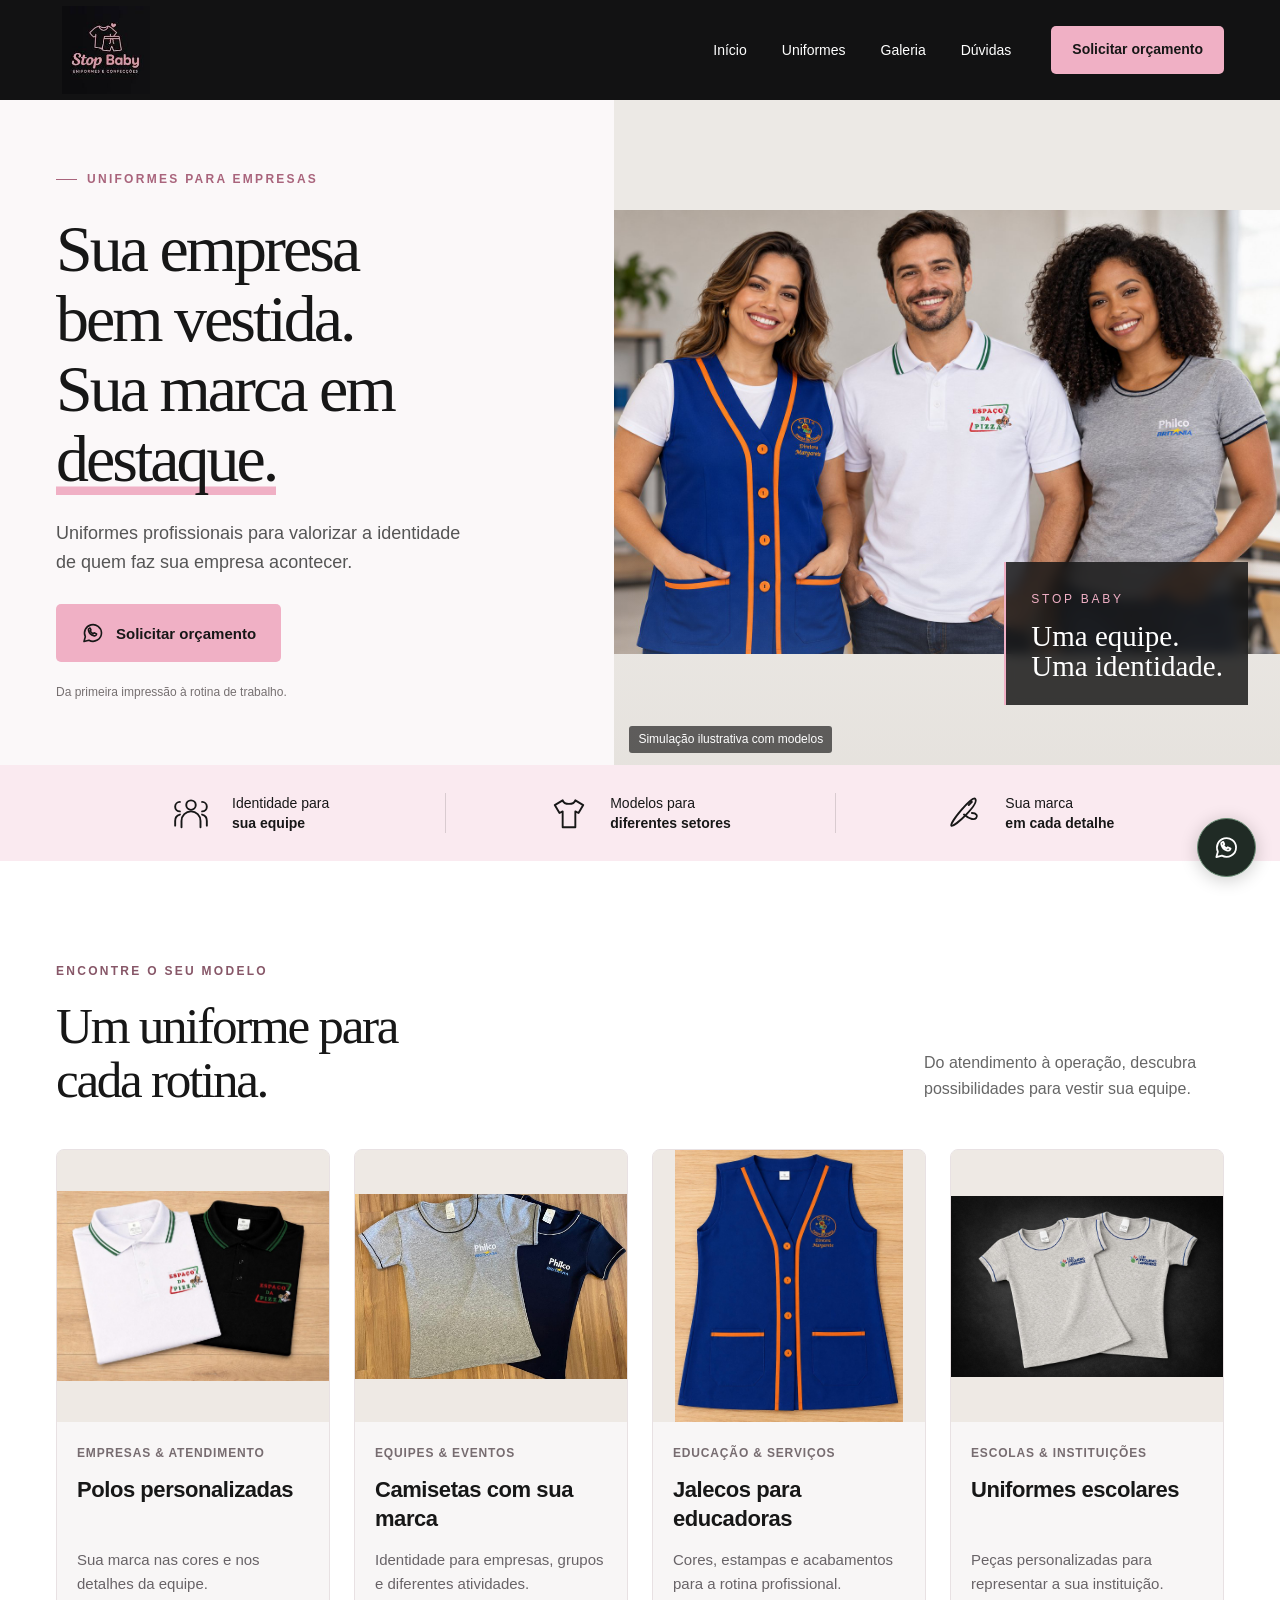
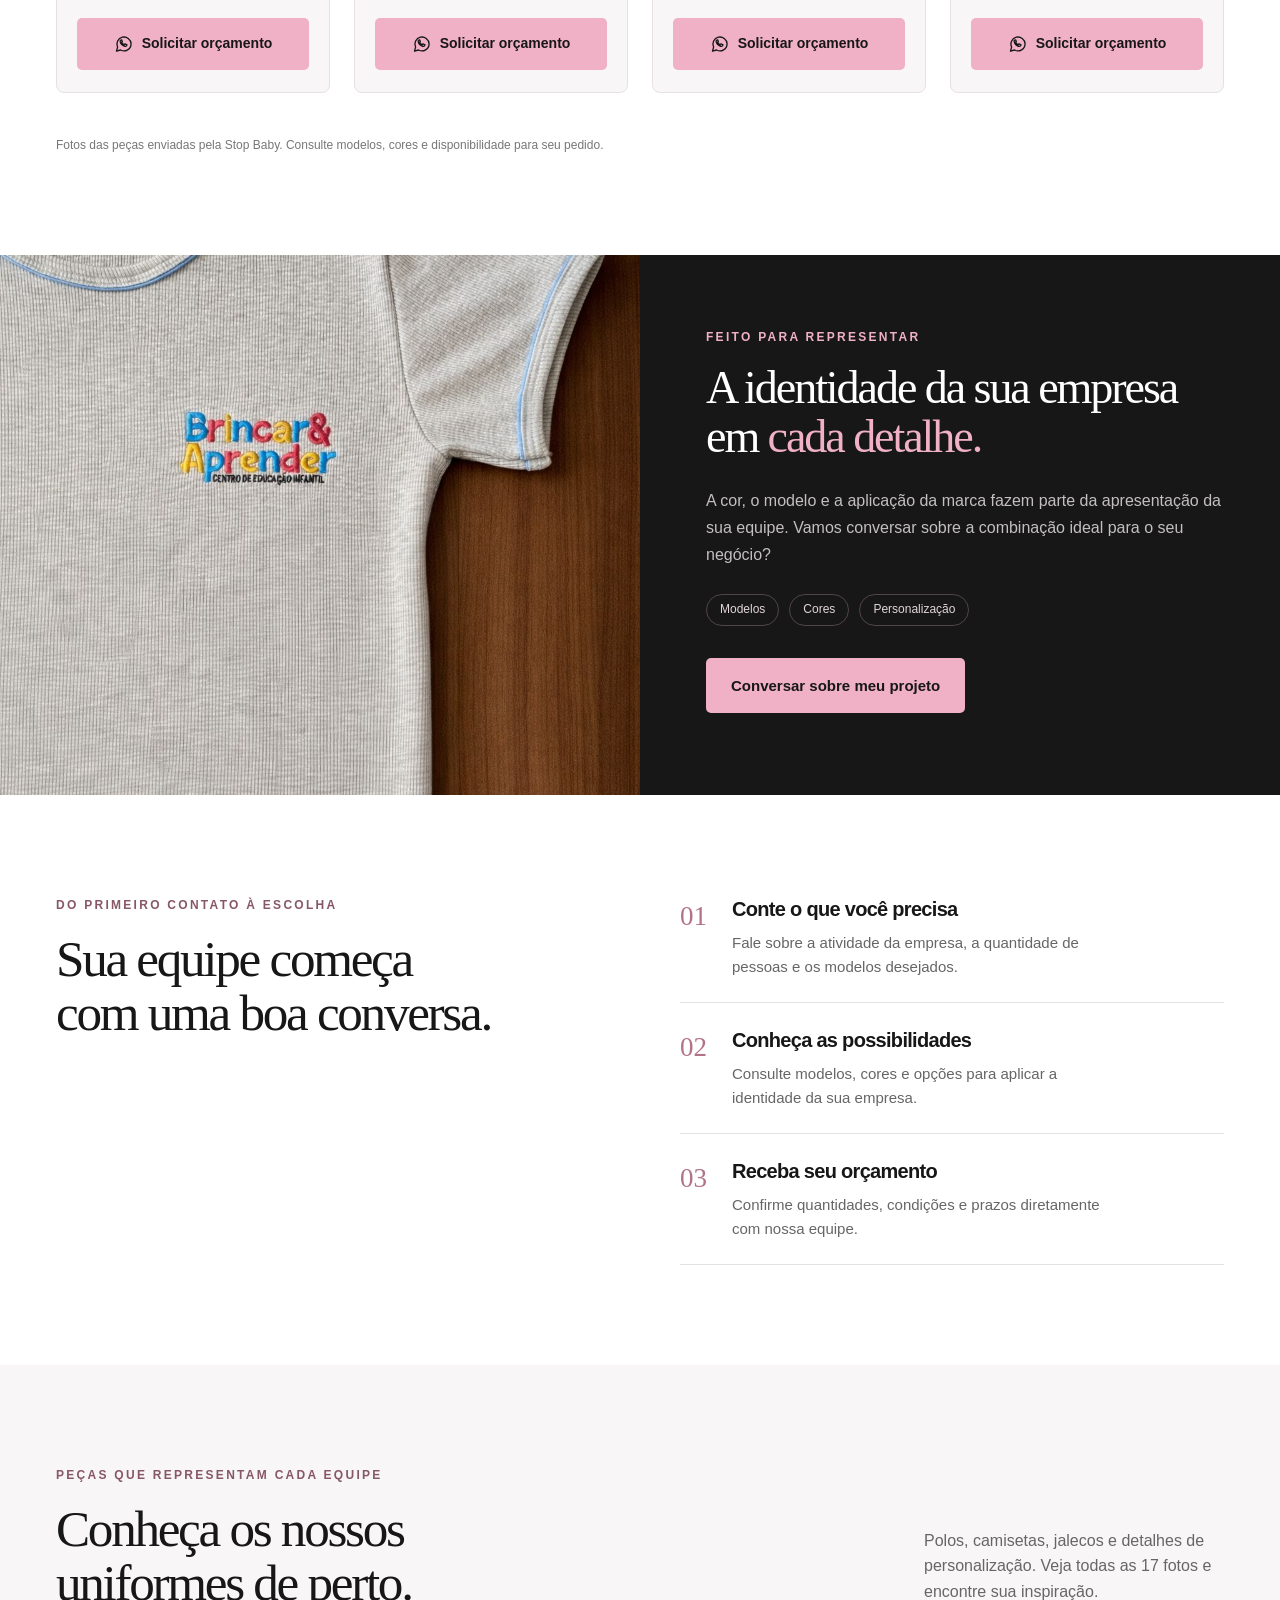
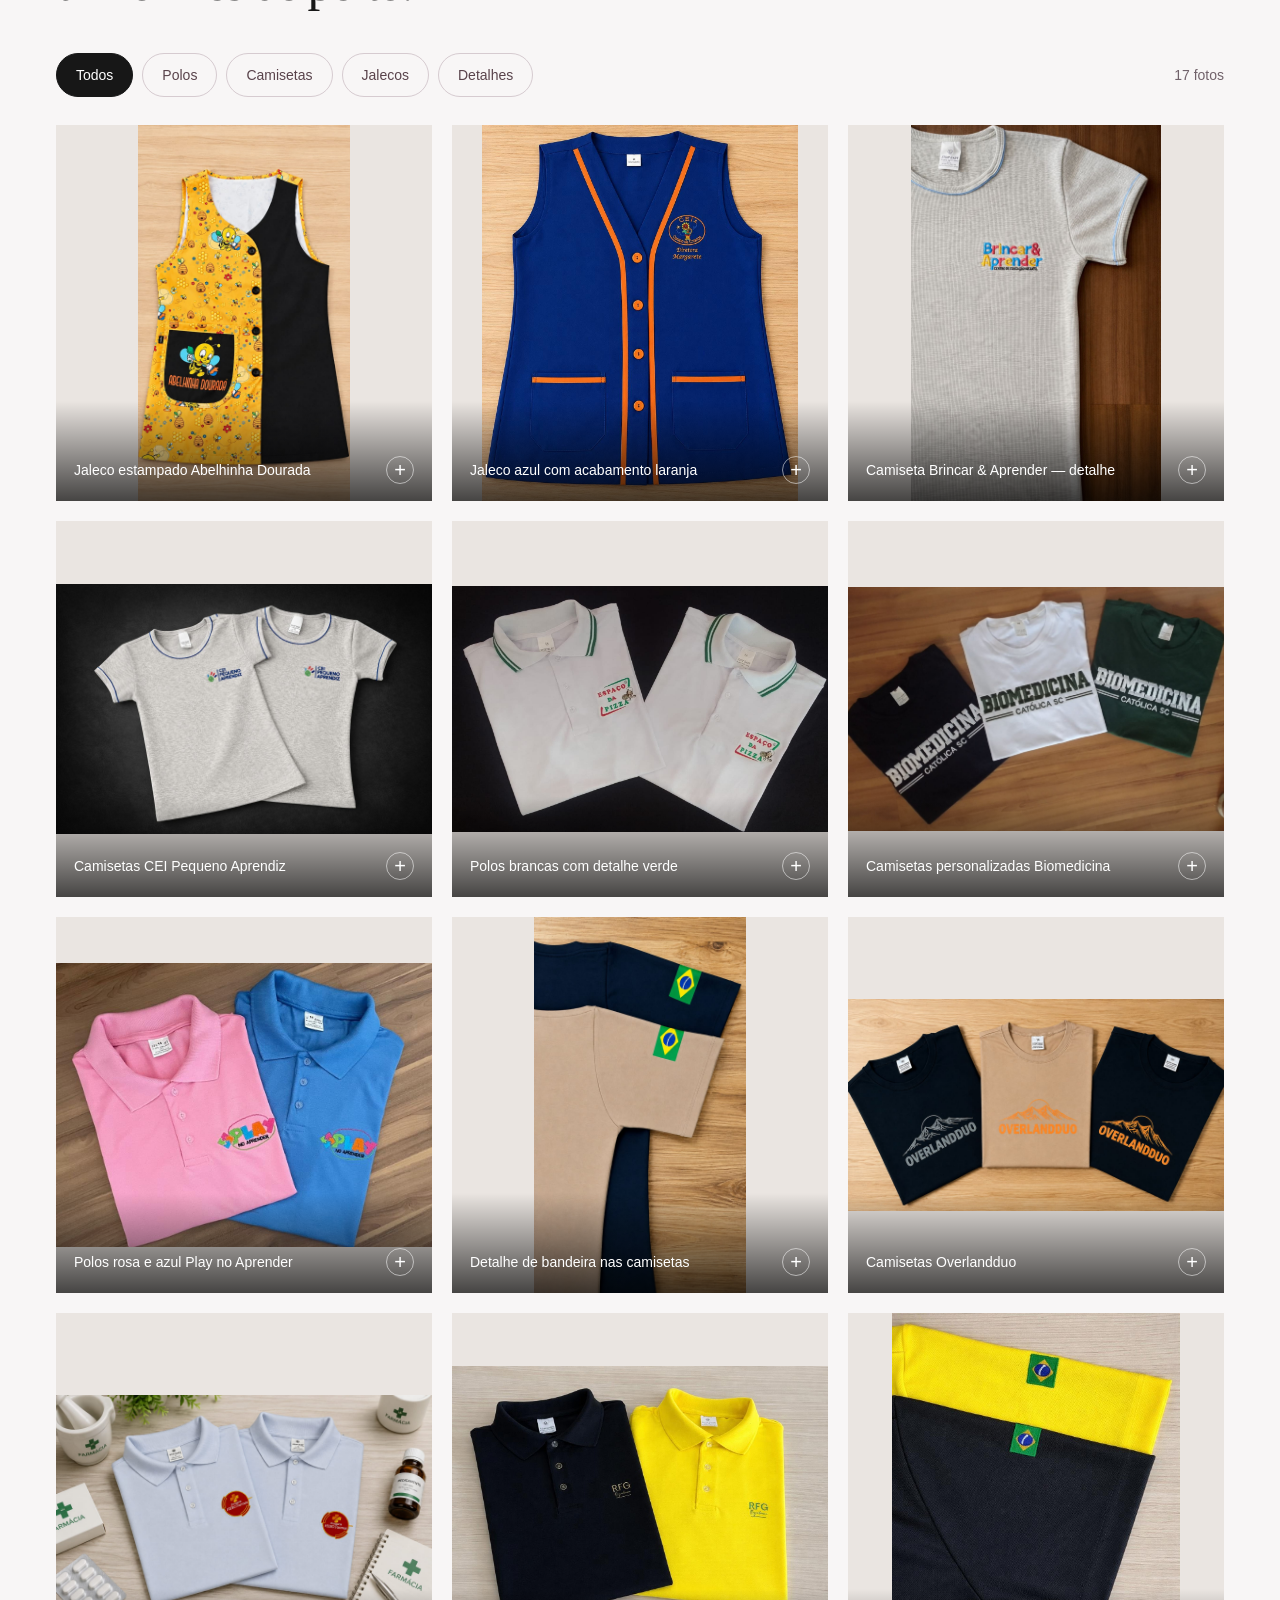
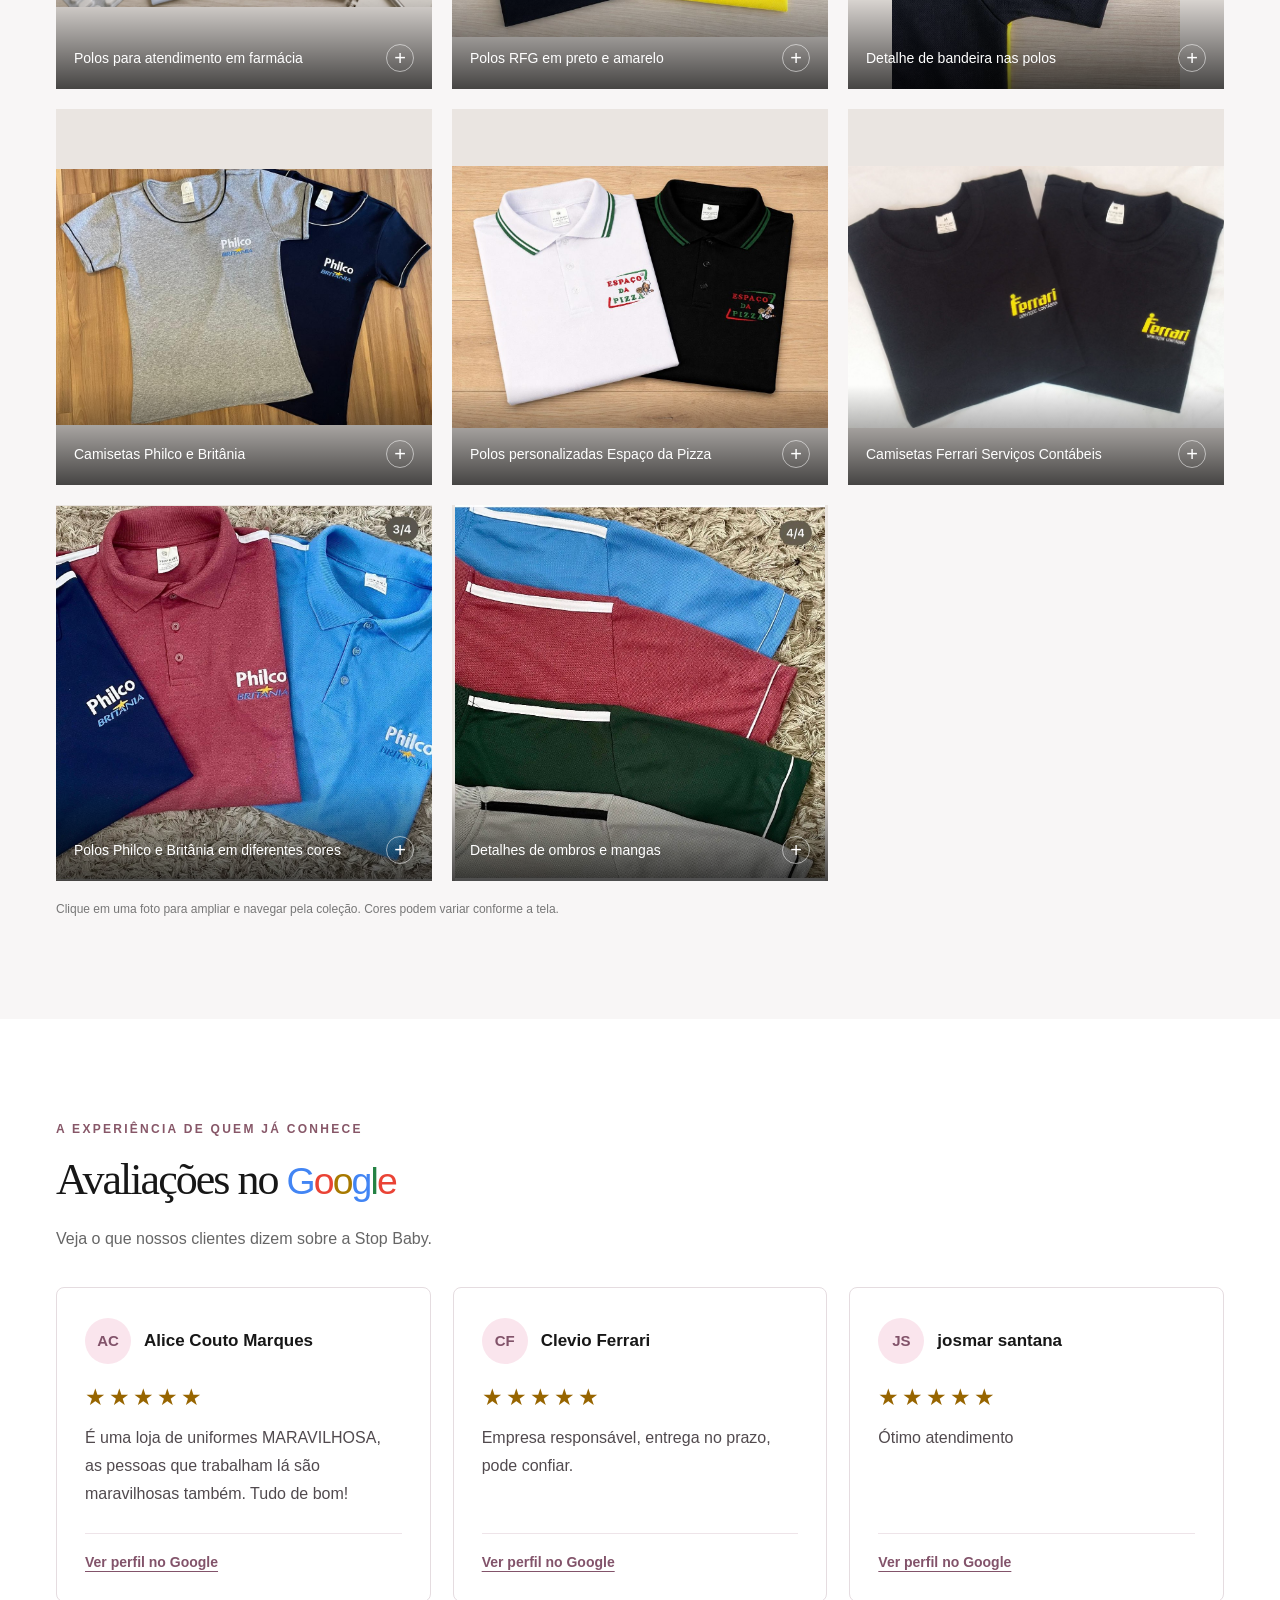
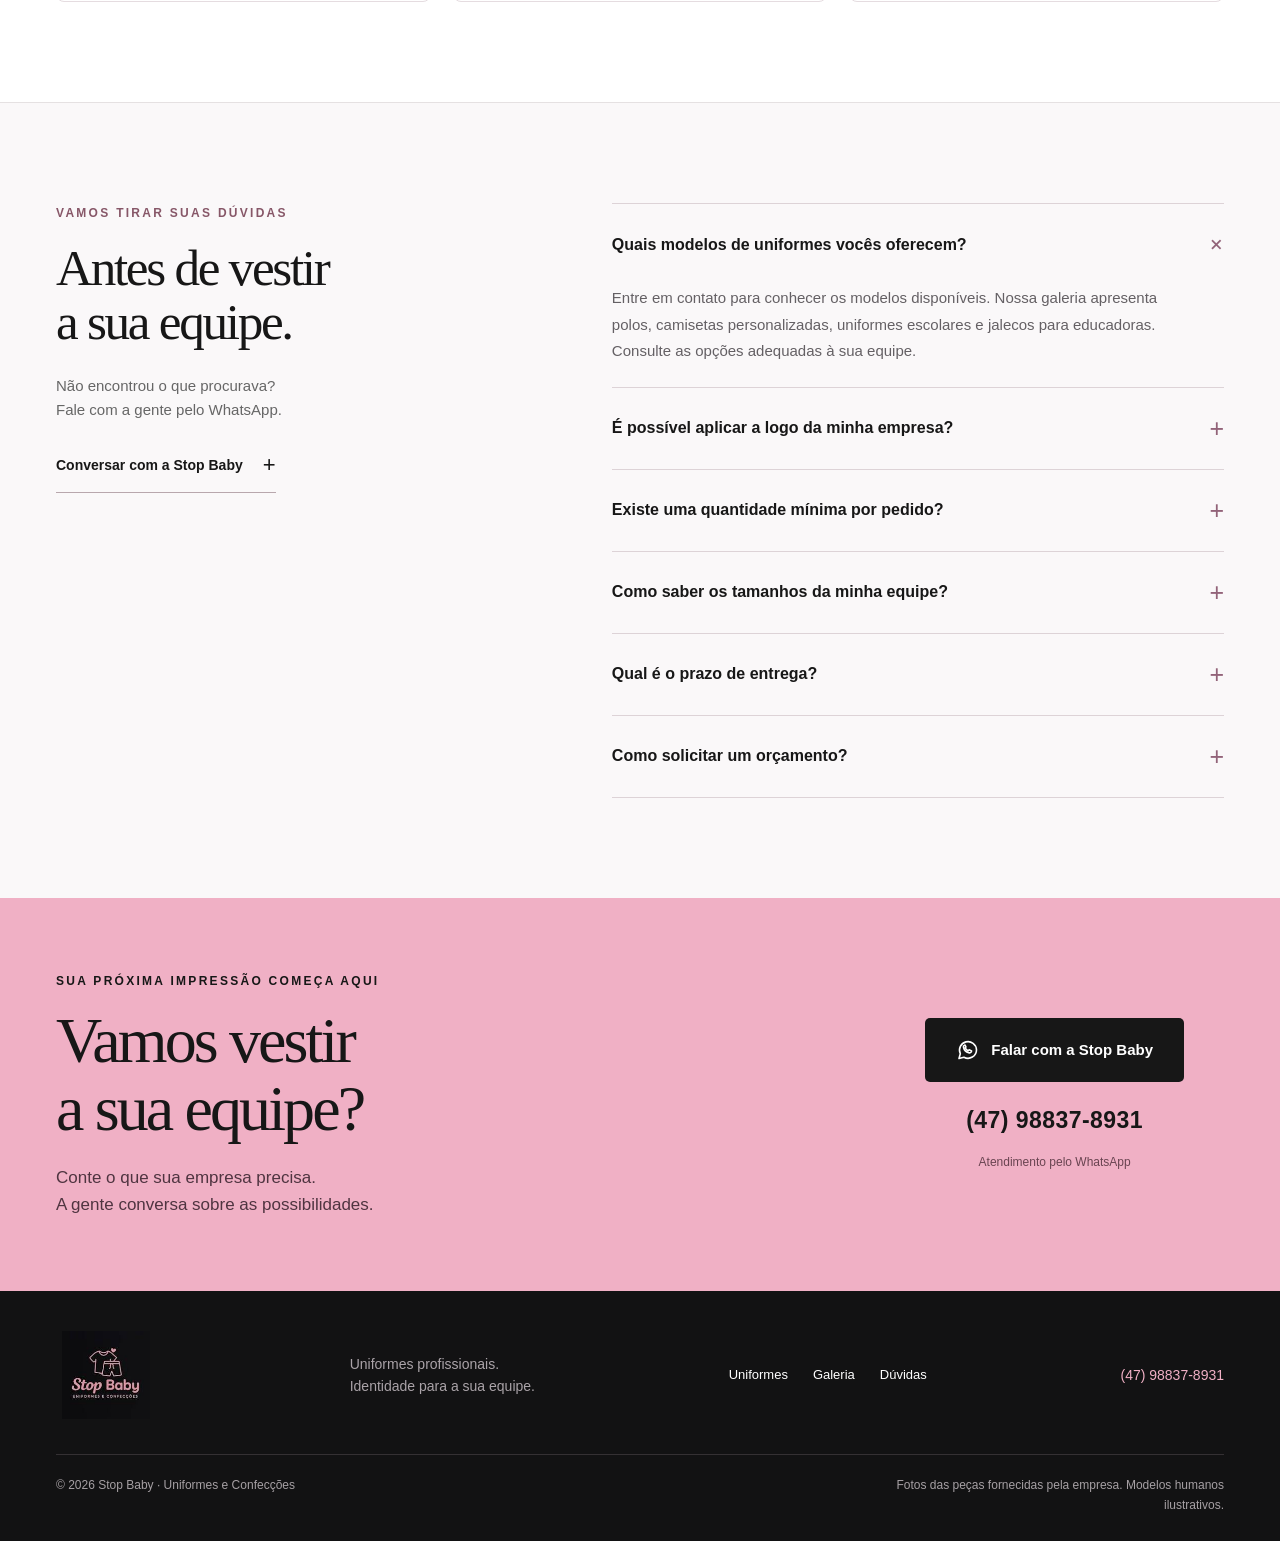
==== commit 10bc02ba: "Add files via upload" ====
--- a/index.html
+++ b/index.html
@@ -26,11 +26,11 @@
 <main id="conteudo">
 <section class="hero"><div class="hero-copy"><div class="eyebrow"><span></span> UNIFORMES PARA EMPRESAS</div><h1>Sua empresa<br>bem vestida.<br>Sua marca em <em>destaque.</em></h1><p>Uniformes profissionais para valorizar a identidade de quem faz sua empresa acontecer.</p><a class="button wa-link" href="https://wa.me/5547988378931" target="_blank" rel="noopener noreferrer"><svg><use href="#wa"/></svg>Solicitar orçamento</a><div class="hero-note">Da primeira impressão à rotina de trabalho.</div></div><div class="hero-image"><img src="assets/hero.jpg" alt="Simulação ilustrativa de profissionais com polo, camiseta e jaleco baseados nas peças da Stop Baby" fetchpriority="high" width="1536" height="1024"><div class="photo-label"><span>STOP BABY</span><p>Uma equipe.<br>Uma identidade.</p></div><span class="simulation-label">Simulação ilustrativa com modelos</span></div></section>
 <div class="benefits"><div class="wrap benefits-inner"><div><svg><use href="#team"/></svg><span>Identidade para<br><strong>sua equipe</strong></span></div><div><svg><use href="#shirt"/></svg><span>Modelos para<br><strong>diferentes setores</strong></span></div><div><svg><use href="#needle"/></svg><span>Sua marca<br><strong>em cada detalhe</strong></span></div></div></div>
-<section class="section wrap" id="uniformes"><div class="section-heading"><div><span class="eyebrow">ENCONTRE O SEU MODELO</span><h2>Um uniforme para<br>cada rotina.</h2></div><p>Do atendimento à operação, descubra possibilidades para vestir sua equipe.</p></div><div class="products"><article class="product"><img class="product-photo" src="assets/polos-pizzaria.jpg" alt="Polos personalizadas" width="1158" height="809" loading="lazy"><div class="product-body"><span class="category">EMPRESAS & ATENDIMENTO</span><h3>Polos personalizadas</h3><p>Sua marca nas cores e nos detalhes da equipe.</p><a class="text-link wa-link" data-model="polos personalizadas" href="https://wa.me/5547988378931" target="_blank" rel="noopener noreferrer">Consultar modelos <span>+</span></a></div></article><article class="product"><img class="product-photo" src="assets/camisetas-philco.jpg" alt="Camisetas com sua marca" width="1058" height="720" loading="lazy"><div class="product-body"><span class="category">EQUIPES & EVENTOS</span><h3>Camisetas com sua marca</h3><p>Identidade para empresas, grupos e diferentes atividades.</p><a class="text-link wa-link" data-model="camisetas personalizadas" href="https://wa.me/5547988378931" target="_blank" rel="noopener noreferrer">Consultar modelos <span>+</span></a></div></article><article class="product"><img class="product-photo" src="assets/jaleco-azul-laranja.jpg" alt="Jalecos para educadoras" width="1076" height="1280" loading="lazy"><div class="product-body"><span class="category">EDUCAÇÃO & SERVIÇOS</span><h3>Jalecos para educadoras</h3><p>Cores, estampas e acabamentos para a rotina profissional.</p><a class="text-link wa-link" data-model="jalecos para educadoras" href="https://wa.me/5547988378931" target="_blank" rel="noopener noreferrer">Consultar modelos <span>+</span></a></div></article><article class="product"><img class="product-photo" src="assets/camisetas-pequeno-aprendiz.jpg" alt="Uniformes escolares" width="1536" height="1024" loading="lazy"><div class="product-body"><span class="category">ESCOLAS & INSTITUIÇÕES</span><h3>Uniformes escolares</h3><p>Peças personalizadas para representar a sua instituição.</p><a class="text-link wa-link" data-model="uniformes escolares" href="https://wa.me/5547988378931" target="_blank" rel="noopener noreferrer">Consultar modelos <span>+</span></a></div></article></div><p class="caption">Fotos das peças enviadas pela Stop Baby. Consulte modelos, cores e disponibilidade para seu pedido.</p></section>
+<section class="section wrap" id="uniformes"><div class="section-heading"><div><span class="eyebrow">ENCONTRE O SEU MODELO</span><h2>Um uniforme para<br>cada rotina.</h2></div><p>Do atendimento à operação, descubra possibilidades para vestir sua equipe.</p></div><div class="products"><article class="product"><div class="product-media"><img class="product-photo" src="assets/polos-pizzaria.jpg" alt="Polos personalizadas" width="1158" height="809" loading="lazy"></div><div class="product-body"><span class="category">EMPRESAS & ATENDIMENTO</span><h3>Polos personalizadas</h3><p>Sua marca nas cores e nos detalhes da equipe.</p><a class="button product-cta wa-link" data-model="polos personalizadas" href="https://wa.me/5547988378931" target="_blank" rel="noopener noreferrer"><svg aria-hidden="true"><use href="#wa"/></svg>Solicitar orçamento</a></div></article><article class="product"><div class="product-media"><img class="product-photo" src="assets/camisetas-philco.jpg" alt="Camisetas com sua marca" width="1058" height="720" loading="lazy"></div><div class="product-body"><span class="category">EQUIPES & EVENTOS</span><h3>Camisetas com sua marca</h3><p>Identidade para empresas, grupos e diferentes atividades.</p><a class="button product-cta wa-link" data-model="camisetas personalizadas" href="https://wa.me/5547988378931" target="_blank" rel="noopener noreferrer"><svg aria-hidden="true"><use href="#wa"/></svg>Solicitar orçamento</a></div></article><article class="product"><div class="product-media"><img class="product-photo" src="assets/jaleco-azul-laranja.jpg" alt="Jalecos para educadoras" width="1076" height="1280" loading="lazy"></div><div class="product-body"><span class="category">EDUCAÇÃO & SERVIÇOS</span><h3>Jalecos para educadoras</h3><p>Cores, estampas e acabamentos para a rotina profissional.</p><a class="button product-cta wa-link" data-model="jalecos para educadoras" href="https://wa.me/5547988378931" target="_blank" rel="noopener noreferrer"><svg aria-hidden="true"><use href="#wa"/></svg>Solicitar orçamento</a></div></article><article class="product"><div class="product-media"><img class="product-photo" src="assets/camisetas-pequeno-aprendiz.jpg" alt="Uniformes escolares" width="1536" height="1024" loading="lazy"></div><div class="product-body"><span class="category">ESCOLAS & INSTITUIÇÕES</span><h3>Uniformes escolares</h3><p>Peças personalizadas para representar a sua instituição.</p><a class="button product-cta wa-link" data-model="uniformes escolares" href="https://wa.me/5547988378931" target="_blank" rel="noopener noreferrer"><svg aria-hidden="true"><use href="#wa"/></svg>Solicitar orçamento</a></div></article></div><p class="caption">Fotos das peças enviadas pela Stop Baby. Consulte modelos, cores e disponibilidade para seu pedido.</p></section>
 <section class="custom" id="personalizacao"><div class="custom-image"><img src="assets/camiseta-brincar-aprender.jpg" alt="Bordado Brincar e Aprender em camiseta da Stop Baby" width="1024" height="1536" loading="lazy"></div><div class="custom-copy"><span class="eyebrow">FEITO PARA REPRESENTAR</span><h2>A identidade da sua empresa em <em>cada detalhe.</em></h2><p>A cor, o modelo e a aplicação da marca fazem parte da apresentação da sua equipe. Vamos conversar sobre a combinação ideal para o seu negócio?</p><div class="custom-tags"><span>Modelos</span><span>Cores</span><span>Personalização</span></div><a class="button wa-link" data-model="opções de personalização" href="https://wa.me/5547988378931" target="_blank" rel="noopener noreferrer">Conversar sobre meu projeto</a></div></section>
 <section class="section wrap process"><div><span class="eyebrow">DO PRIMEIRO CONTATO À ESCOLHA</span><h2>Sua equipe começa<br>com uma boa conversa.</h2></div><ol><li><span>01</span><div><h3>Conte o que você precisa</h3><p>Fale sobre a atividade da empresa, a quantidade de pessoas e os modelos desejados.</p></div></li><li><span>02</span><div><h3>Conheça as possibilidades</h3><p>Consulte modelos, cores e opções para aplicar a identidade da sua empresa.</p></div></li><li><span>03</span><div><h3>Receba seu orçamento</h3><p>Confirme quantidades, condições e prazos diretamente com nossa equipe.</p></div></li></ol></section>
 <section class="gallery-section" id="galeria"><div class="wrap section"><div class="section-heading"><div><span class="eyebrow">PEÇAS QUE REPRESENTAM CADA EQUIPE</span><h2>Conheça os nossos<br>uniformes de perto.</h2></div><p>Polos, camisetas, jalecos e detalhes de personalização. Veja todas as 17 fotos e encontre sua inspiração.</p></div><div class="gallery-toolbar"><div class="gallery-filters" role="group" aria-label="Filtrar fotos por tipo"><button class="filter-button" data-filter="todos" aria-pressed="true">Todos</button><button class="filter-button" data-filter="polos" aria-pressed="false">Polos</button><button class="filter-button" data-filter="camisetas" aria-pressed="false">Camisetas</button><button class="filter-button" data-filter="jalecos" aria-pressed="false">Jalecos</button><button class="filter-button" data-filter="detalhes" aria-pressed="false">Detalhes</button></div><p class="gallery-count" aria-live="polite">17 fotos</p></div><div class="gallery real-gallery"><button class="gallery-item real-photo" data-gallery-index="0" data-category="jalecos" data-photo="assets/jaleco-abelhinha.jpg" data-caption="Jaleco estampado Abelhinha Dourada" aria-label="Ampliar: Jaleco estampado Abelhinha Dourada"><img src="assets/jaleco-abelhinha.jpg" alt="Jaleco estampado Abelhinha Dourada" width="900" height="1600" loading="lazy"><span>Jaleco estampado Abelhinha Dourada<b>+</b></span></button><button class="gallery-item real-photo" data-gallery-index="1" data-category="jalecos" data-photo="assets/jaleco-azul-laranja.jpg" data-caption="Jaleco azul com acabamento laranja" aria-label="Ampliar: Jaleco azul com acabamento laranja"><img src="assets/jaleco-azul-laranja.jpg" alt="Jaleco azul com acabamento laranja" width="1076" height="1280" loading="lazy"><span>Jaleco azul com acabamento laranja<b>+</b></span></button><button class="gallery-item real-photo" data-gallery-index="2" data-category="camisetas" data-photo="assets/camiseta-brincar-aprender.jpg" data-caption="Camiseta Brincar &amp; Aprender — detalhe" aria-label="Ampliar: Camiseta Brincar &amp; Aprender — detalhe"><img src="assets/camiseta-brincar-aprender.jpg" alt="Camiseta Brincar &amp; Aprender — detalhe" width="1024" height="1536" loading="lazy"><span>Camiseta Brincar &amp; Aprender — detalhe<b>+</b></span></button><button class="gallery-item real-photo" data-gallery-index="3" data-category="camisetas" data-photo="assets/camisetas-pequeno-aprendiz.jpg" data-caption="Camisetas CEI Pequeno Aprendiz" aria-label="Ampliar: Camisetas CEI Pequeno Aprendiz"><img src="assets/camisetas-pequeno-aprendiz.jpg" alt="Camisetas CEI Pequeno Aprendiz" width="1536" height="1024" loading="lazy"><span>Camisetas CEI Pequeno Aprendiz<b>+</b></span></button><button class="gallery-item real-photo" data-gallery-index="4" data-category="polos" data-photo="assets/polos-pizzaria-brancas.jpg" data-caption="Polos brancas com detalhe verde" aria-label="Ampliar: Polos brancas com detalhe verde"><img src="assets/polos-pizzaria-brancas.jpg" alt="Polos brancas com detalhe verde" width="1280" height="837" loading="lazy"><span>Polos brancas com detalhe verde<b>+</b></span></button><button class="gallery-item real-photo" data-gallery-index="5" data-category="camisetas" data-photo="assets/camisetas-biomedicina.jpg" data-caption="Camisetas personalizadas Biomedicina" aria-label="Ampliar: Camisetas personalizadas Biomedicina"><img src="assets/camisetas-biomedicina.jpg" alt="Camisetas personalizadas Biomedicina" width="1561" height="1011" loading="lazy"><span>Camisetas personalizadas Biomedicina<b>+</b></span></button><button class="gallery-item real-photo" data-gallery-index="6" data-category="polos" data-photo="assets/polos-play.jpg" data-caption="Polos rosa e azul Play no Aprender" aria-label="Ampliar: Polos rosa e azul Play no Aprender"><img src="assets/polos-play.jpg" alt="Polos rosa e azul Play no Aprender" width="949" height="718" loading="lazy"><span>Polos rosa e azul Play no Aprender<b>+</b></span></button><button class="gallery-item real-photo" data-gallery-index="7" data-category="detalhes" data-photo="assets/camisetas-bandeira.jpg" data-caption="Detalhe de bandeira nas camisetas" aria-label="Ampliar: Detalhe de bandeira nas camisetas"><img src="assets/camisetas-bandeira.jpg" alt="Detalhe de bandeira nas camisetas" width="900" height="1600" loading="lazy"><span>Detalhe de bandeira nas camisetas<b>+</b></span></button><button class="gallery-item real-photo" data-gallery-index="8" data-category="camisetas" data-photo="assets/camisetas-overlandduo.jpg" data-caption="Camisetas Overlandduo" aria-label="Ampliar: Camisetas Overlandduo"><img src="assets/camisetas-overlandduo.jpg" alt="Camisetas Overlandduo" width="1600" height="900" loading="lazy"><span>Camisetas Overlandduo<b>+</b></span></button><button class="gallery-item real-photo" data-gallery-index="9" data-category="polos" data-photo="assets/polos-farmacia.jpg" data-caption="Polos para atendimento em farmácia" aria-label="Ampliar: Polos para atendimento em farmácia"><img src="assets/polos-farmacia.jpg" alt="Polos para atendimento em farmácia" width="1600" height="900" loading="lazy"><span>Polos para atendimento em farmácia<b>+</b></span></button><button class="gallery-item real-photo" data-gallery-index="10" data-category="polos" data-photo="assets/polos-rfg.jpg" data-caption="Polos RFG em preto e amarelo" aria-label="Ampliar: Polos RFG em preto e amarelo"><img src="assets/polos-rfg.jpg" alt="Polos RFG em preto e amarelo" width="1184" height="853" loading="lazy"><span>Polos RFG em preto e amarelo<b>+</b></span></button><button class="gallery-item real-photo" data-gallery-index="11" data-category="detalhes" data-photo="assets/polos-bandeira.jpg" data-caption="Detalhe de bandeira nas polos" aria-label="Ampliar: Detalhe de bandeira nas polos"><img src="assets/polos-bandeira.jpg" alt="Detalhe de bandeira nas polos" width="853" height="1111" loading="lazy"><span>Detalhe de bandeira nas polos<b>+</b></span></button><button class="gallery-item real-photo" data-gallery-index="12" data-category="camisetas" data-photo="assets/camisetas-philco.jpg" data-caption="Camisetas Philco e Britânia" aria-label="Ampliar: Camisetas Philco e Britânia"><img src="assets/camisetas-philco.jpg" alt="Camisetas Philco e Britânia" width="1058" height="720" loading="lazy"><span>Camisetas Philco e Britânia<b>+</b></span></button><button class="gallery-item real-photo" data-gallery-index="13" data-category="polos" data-photo="assets/polos-pizzaria.jpg" data-caption="Polos personalizadas Espaço da Pizza" aria-label="Ampliar: Polos personalizadas Espaço da Pizza"><img src="assets/polos-pizzaria.jpg" alt="Polos personalizadas Espaço da Pizza" width="1158" height="809" loading="lazy"><span>Polos personalizadas Espaço da Pizza<b>+</b></span></button><button class="gallery-item real-photo" data-gallery-index="14" data-category="camisetas" data-photo="assets/camisetas-ferrari.jpg" data-caption="Camisetas Ferrari Serviços Contábeis" aria-label="Ampliar: Camisetas Ferrari Serviços Contábeis"><img src="assets/camisetas-ferrari.jpg" alt="Camisetas Ferrari Serviços Contábeis" width="1577" height="1098" loading="lazy"><span>Camisetas Ferrari Serviços Contábeis<b>+</b></span></button><button class="gallery-item real-photo" data-gallery-index="15" data-category="polos" data-photo="assets/polos-philco.jpg" data-caption="Polos Philco e Britânia em diferentes cores" aria-label="Ampliar: Polos Philco e Britânia em diferentes cores"><img src="assets/polos-philco.jpg" alt="Polos Philco e Britânia em diferentes cores" width="1170" height="1164" loading="lazy"><span>Polos Philco e Britânia em diferentes cores<b>+</b></span></button><button class="gallery-item real-photo" data-gallery-index="16" data-category="detalhes" data-photo="assets/detalhes-ombros.jpg" data-caption="Detalhes de ombros e mangas" aria-label="Ampliar: Detalhes de ombros e mangas"><img src="assets/detalhes-ombros.jpg" alt="Detalhes de ombros e mangas" width="1170" height="1187" loading="lazy"><span>Detalhes de ombros e mangas<b>+</b></span></button></div><p class="caption">Clique em uma foto para ampliar e navegar pela coleção. Cores podem variar conforme a tela.</p></div></section>
-<section class="reviews section wrap" id="avaliacoes"><div class="review-heading"><span class="eyebrow">ESPAÇO PARA A VOZ DOS CLIENTES</span><h2>Avaliações e experiências</h2><p>Área preparada para receber avaliações reais do Google.</p><p class="demo-notice"><strong>Demonstração do layout:</strong> os três textos abaixo são fictícios. Não foram publicados no Google e não representam clientes reais.</p></div><div class="review-cards"><article class="demo-review"><span class="demo-badge">EXEMPLO FICTÍCIO 01</span><span class="quote-mark" aria-hidden="true">“</span><blockquote>As polos ficaram com a identidade que imaginávamos para a nossa equipe.</blockquote><p>Exemplo: equipe de atendimento</p><span class="review-label">SUBSTITUIR POR AVALIAÇÃO REAL</span></article><article class="demo-review"><span class="demo-badge">EXEMPLO FICTÍCIO 02</span><span class="quote-mark" aria-hidden="true">“</span><blockquote>Gostamos da combinação de cores e dos detalhes personalizados dos jalecos.</blockquote><p>Exemplo: instituição de ensino</p><span class="review-label">SUBSTITUIR POR AVALIAÇÃO REAL</span></article><article class="demo-review"><span class="demo-badge">EXEMPLO FICTÍCIO 03</span><span class="quote-mark" aria-hidden="true">“</span><blockquote>Foi fácil explicar o que precisávamos para os uniformes da empresa.</blockquote><p>Exemplo: empresa de serviços</p><span class="review-label">SUBSTITUIR POR AVALIAÇÃO REAL</span></article></div></section>
+<section class="reviews section wrap" id="avaliacoes"><div class="review-heading"><span class="eyebrow">A EXPERIÊNCIA DE QUEM JÁ CONHECE</span><h2>Avaliações no <span class="google-word"><i>G</i><i>o</i><i>o</i><i>g</i><i>l</i><i>e</i></span></h2><p>Veja o que nossos clientes dizem sobre a Stop Baby.</p></div><div class="review-cards"><article class="customer-review"><div class="review-person"><span class="review-avatar" aria-hidden="true">AC</span><h3>Alice Couto Marques</h3></div><p class="review-stars" aria-label="5 de 5 estrelas"><span aria-hidden="true">★★★★★</span></p><blockquote>É uma loja de uniformes MARAVILHOSA, as pessoas que trabalham lá são maravilhosas também. Tudo de bom!</blockquote><a class="review-source" href="https://www.google.com/maps/contrib/115155567946818958849/reviews?hl=pt-BR" target="_blank" rel="noopener noreferrer" aria-label="Ver perfil de avaliações de Alice Couto Marques no Google">Ver perfil no Google</a></article><article class="customer-review"><div class="review-person"><span class="review-avatar" aria-hidden="true">CF</span><h3>Clevio Ferrari</h3></div><p class="review-stars" aria-label="5 de 5 estrelas"><span aria-hidden="true">★★★★★</span></p><blockquote>Empresa responsável, entrega no prazo, pode confiar.</blockquote><a class="review-source" href="https://www.google.com/maps/contrib/108389919092474610691/reviews?hl=pt-BR" target="_blank" rel="noopener noreferrer" aria-label="Ver perfil de avaliações de Clevio Ferrari no Google">Ver perfil no Google</a></article><article class="customer-review"><div class="review-person"><span class="review-avatar" aria-hidden="true">JS</span><h3>josmar santana</h3></div><p class="review-stars" aria-label="5 de 5 estrelas"><span aria-hidden="true">★★★★★</span></p><blockquote>Ótimo atendimento</blockquote><a class="review-source" href="https://www.google.com/maps/contrib/106371537554091015286/reviews?hl=pt-BR" target="_blank" rel="noopener noreferrer" aria-label="Ver perfil de avaliações de josmar santana no Google">Ver perfil no Google</a></article></div></section>
 <section class="faq-section" id="duvidas"><div class="wrap section faq-layout"><div><span class="eyebrow">VAMOS TIRAR SUAS DÚVIDAS</span><h2>Antes de vestir<br>a sua equipe.</h2><p>Não encontrou o que procurava?<br>Fale com a gente pelo WhatsApp.</p><a class="text-link wa-link" href="https://wa.me/5547988378931" target="_blank" rel="noopener noreferrer">Conversar com a Stop Baby <span>+</span></a></div><div class="faq-list"><details open><summary>Quais modelos de uniformes vocês oferecem?<span>+</span></summary><p>Entre em contato para conhecer os modelos disponíveis. Nossa galeria apresenta polos, camisetas personalizadas, uniformes escolares e jalecos para educadoras. Consulte as opções adequadas à sua equipe.</p></details><details><summary>É possível aplicar a logo da minha empresa?<span>+</span></summary><p>Envie sua logo pelo WhatsApp e consulte as opções de personalização para o modelo escolhido. Nossa equipe orienta sobre as possibilidades de aplicação.</p></details><details><summary>Existe uma quantidade mínima por pedido?<span>+</span></summary><p>A quantidade mínima deve ser consultada de acordo com o modelo e a personalização. Informe quantas peças você precisa para receber uma orientação.</p></details><details><summary>Como saber os tamanhos da minha equipe?<span>+</span></summary><p>Antes de confirmar o pedido, solicite as orientações de medidas e tamanhos dos modelos escolhidos. Assim, você organiza a relação de peças para cada pessoa.</p></details><details><summary>Qual é o prazo de entrega?<span>+</span></summary><p>O prazo é informado no orçamento, conforme os modelos, a quantidade e os detalhes do pedido. Se você tem uma data prevista, conte para nossa equipe no primeiro contato.</p></details><details><summary>Como solicitar um orçamento?<span>+</span></summary><p>Clique em um dos botões de WhatsApp e informe o nome da empresa, os modelos de interesse e a quantidade estimada. Se tiver uma referência ou logo, você também pode enviar na conversa.</p></details></div></div></section>
 <section class="closing" id="contato"><div class="wrap closing-inner"><div><span class="eyebrow">SUA PRÓXIMA IMPRESSÃO COMEÇA AQUI</span><h2>Vamos vestir<br>a sua equipe?</h2><p>Conte o que sua empresa precisa.<br>A gente conversa sobre as possibilidades.</p></div><div class="closing-contact"><a class="button dark wa-link" href="https://wa.me/5547988378931" target="_blank" rel="noopener noreferrer"><svg><use href="#wa"/></svg>Falar com a Stop Baby</a><a class="phone" href="tel:+5547988378931">(47) 98837-8931</a><span>Atendimento pelo WhatsApp</span></div></div></section>
 </main>
--- a/styles.css
+++ b/styles.css
@@ -7,3 +7,37 @@
 .product-photo{width:100%;aspect-ratio:1/1;object-fit:contain;background:#eee9e4}.product h3{min-height:54px}.custom-image img{object-position:center 34%;object-fit:cover}.simulation-label{position:absolute;left:15px;bottom:12px;font-size:12px;line-height:1.4;padding:5px 9px;border-radius:3px;background:#171717a8;color:#fff}.photo-label{bottom:60px}.gallery-toolbar{display:flex;align-items:center;justify-content:space-between;gap:18px;margin-bottom:28px}.gallery-filters{display:flex;gap:9px;flex-wrap:wrap}.filter-button{font-size:14px;padding:10px 19px;background:transparent;border:1px solid #d6cbd0;border-radius:30px;color:#59434b;min-height:44px}.filter-button[aria-pressed=true]{background:var(--ink);color:white;border-color:var(--ink)}.filter-button:hover{border-color:#b06985}.gallery-count{font-size:14px;white-space:nowrap;color:#71626a}.real-gallery{grid-template-columns:repeat(3,minmax(0,1fr));gap:20px}.real-photo{aspect-ratio:1/1;background:#eae5e1}.real-photo img{object-fit:contain}.real-photo>span{padding-top:55px}.reviews{display:block}.review-heading{max-width:760px}.reviews .review-heading>p{max-width:none}.demo-notice{background:#faedf2;border-left:3px solid #b87590;padding:15px 18px;color:#654b58!important;font-size:14px!important}.review-cards{display:grid;grid-template-columns:repeat(3,minmax(0,1fr));gap:22px;margin-top:35px}.demo-review{border:1px solid #e4d8dd;padding:26px;display:flex;flex-direction:column;align-items:flex-start}.demo-badge{font-size:12px;letter-spacing:.08em;font-weight:700;color:#92566e}.demo-review .quote-mark{margin-top:22px;height:48px}.demo-review blockquote{font-family:var(--serif);font-size:22px;line-height:1.5;margin:0 0 22px}.demo-review>p{font-size:14px;color:#736670;margin-top:auto}.demo-review .review-label{font-size:12px;margin-top:16px;letter-spacing:.05em}.lightbox-stage{position:relative}.lightbox-image{display:block;height:72dvh;max-height:72dvh;width:100%;object-fit:contain;background:#171717;aspect-ratio:auto}.lightbox-prev,.lightbox-next{position:absolute;top:50%;transform:translateY(-50%);border:1px solid #fff8;border-radius:50%;background:#171717b8;color:#fff;font-size:36px;line-height:1;width:46px;height:46px}.lightbox-prev{left:12px}.lightbox-next{right:12px}.lightbox-footer{display:flex;align-items:center;gap:15px;justify-content:space-between;padding-right:22px}.lightbox-counter{font-size:13px;white-space:nowrap;color:#ddd}.lightbox-quote{margin:0 22px 20px;min-height:44px;padding:10px 17px;font-size:14px}.footer-bottom{gap:30px}.footer-bottom>span:last-child{text-align:right;max-width:380px}
 @media(max-width:760px){.gallery-toolbar{align-items:flex-start;flex-direction:column;gap:12px}.gallery-filters{gap:7px}.filter-button{font-size:13px;padding:8px 13px}.real-gallery{grid-template-columns:repeat(2,minmax(0,1fr));gap:12px}.real-photo{aspect-ratio:3/4}.real-photo>span{font-size:12px}.review-cards{grid-template-columns:1fr;gap:16px}.demo-review{padding:24px}.demo-review blockquote{font-size:23px}.lightbox-image{height:62dvh;max-height:62dvh}.lightbox-footer{padding-right:16px}#lightbox-caption{padding:14px 16px;font-size:14px}.photo-label{display:none}.simulation-label{font-size:12px;bottom:8px;left:8px}.footer-bottom>span:last-child{text-align:left}.product h3{min-height:68px}}
 .hero-image{background:#ece9e5;display:flex;align-items:center}.hero-image>img{height:auto;aspect-ratio:3/2;object-fit:contain}.hero-image:before{content:'';position:absolute;inset:0;pointer-events:none;background:linear-gradient(0deg,#d5d0ca44,transparent 35%)}
+
+/* Catálogo: imagem quadrada e linhas compartilhadas entre os cartões. */
+.products{align-items:stretch;grid-auto-rows:1fr;gap:24px}
+.product{display:flex;flex-direction:column;min-width:0;height:100%;border:1px solid #e8e1e3;border-radius:8px;background:#f8f6f6;overflow:hidden}
+.product-media{width:100%;aspect-ratio:1/1;position:relative;overflow:hidden;background:#eee9e4;flex:none}
+.product-media>.product-photo{position:absolute;inset:0;width:100%;height:100%;max-width:100%;aspect-ratio:auto;object-fit:contain}
+.product-body{display:flex;flex-direction:column;flex:1;padding:22px;gap:14px}
+.product .category{display:block;min-height:3.2em;line-height:1.6;font-size:12px;letter-spacing:.07em}
+.product h3{min-height:2.6em;margin:0;font-size:22px;line-height:1.3;letter-spacing:-.02em;overflow-wrap:anywhere}
+.product p{margin:0;min-height:4.8em;font-size:15px;line-height:1.6}
+.product .product-cta{width:100%;margin-top:auto;min-height:52px;padding:13px 10px;font-size:14px;gap:8px;text-align:center;border:0;line-height:1.4;white-space:normal}
+.product-cta svg{width:20px;height:20px}
+@supports(grid-template-rows:subgrid){
+ .products{grid-auto-rows:auto;row-gap:0}
+ .product{display:grid;grid-row:span 5;grid-template-rows:subgrid;row-gap:0;margin-bottom:24px;height:auto}
+ .product-body{display:contents}
+ .product .category{margin:22px 20px 0;min-height:0;padding-bottom:13px}
+ .product h3{margin:0 20px;min-height:0;padding-bottom:14px}
+ .product p{margin:0 20px;min-height:0;padding-bottom:22px}
+ .product .product-cta{width:calc(100% - 40px);margin:0 20px 22px;align-self:end}
+}
+@media(max-width:1100px){.products{grid-template-columns:repeat(2,minmax(0,1fr));gap:24px}.product h3{font-size:24px}}
+@media(max-width:560px){.products{grid-template-columns:minmax(0,1fr);gap:22px}.product h3{font-size:24px}.product p{font-size:16px}.product .product-cta{font-size:16px;min-height:54px}.product .category{font-size:13px}.product-body{padding:22px}}
+/* Depoimentos fornecidos pelo cliente, com atribuição e perfil de origem. */
+.review-cards{align-items:stretch}
+.customer-review{padding:28px;border:1px solid #e5dce0;border-radius:8px;background:white;display:flex;flex-direction:column;min-width:0}
+.review-person{display:flex;align-items:center;gap:13px;min-height:50px}
+.review-avatar{flex:none;width:46px;height:46px;border-radius:50%;display:grid;place-items:center;background:#fae5ed;color:#82536a;font-size:15px;font-weight:700}
+.review-person h3{font-size:17px;line-height:1.4;letter-spacing:0}
+.review-stars{color:#976500;font-size:23px;letter-spacing:3px;margin:20px 0 15px;line-height:1}
+.customer-review blockquote{margin:0 0 25px;font-size:16px;line-height:1.75;color:#514a4e}
+.review-source{display:block;margin-top:auto;border-top:1px solid #eee4e9;padding-top:17px;font-size:14px;font-weight:600;text-decoration:underline;text-underline-offset:4px;color:#82536a}
+.review-source:hover{color:#492238}
+@media(max-width:760px){.customer-review{padding:25px}.review-person h3{font-size:18px}}
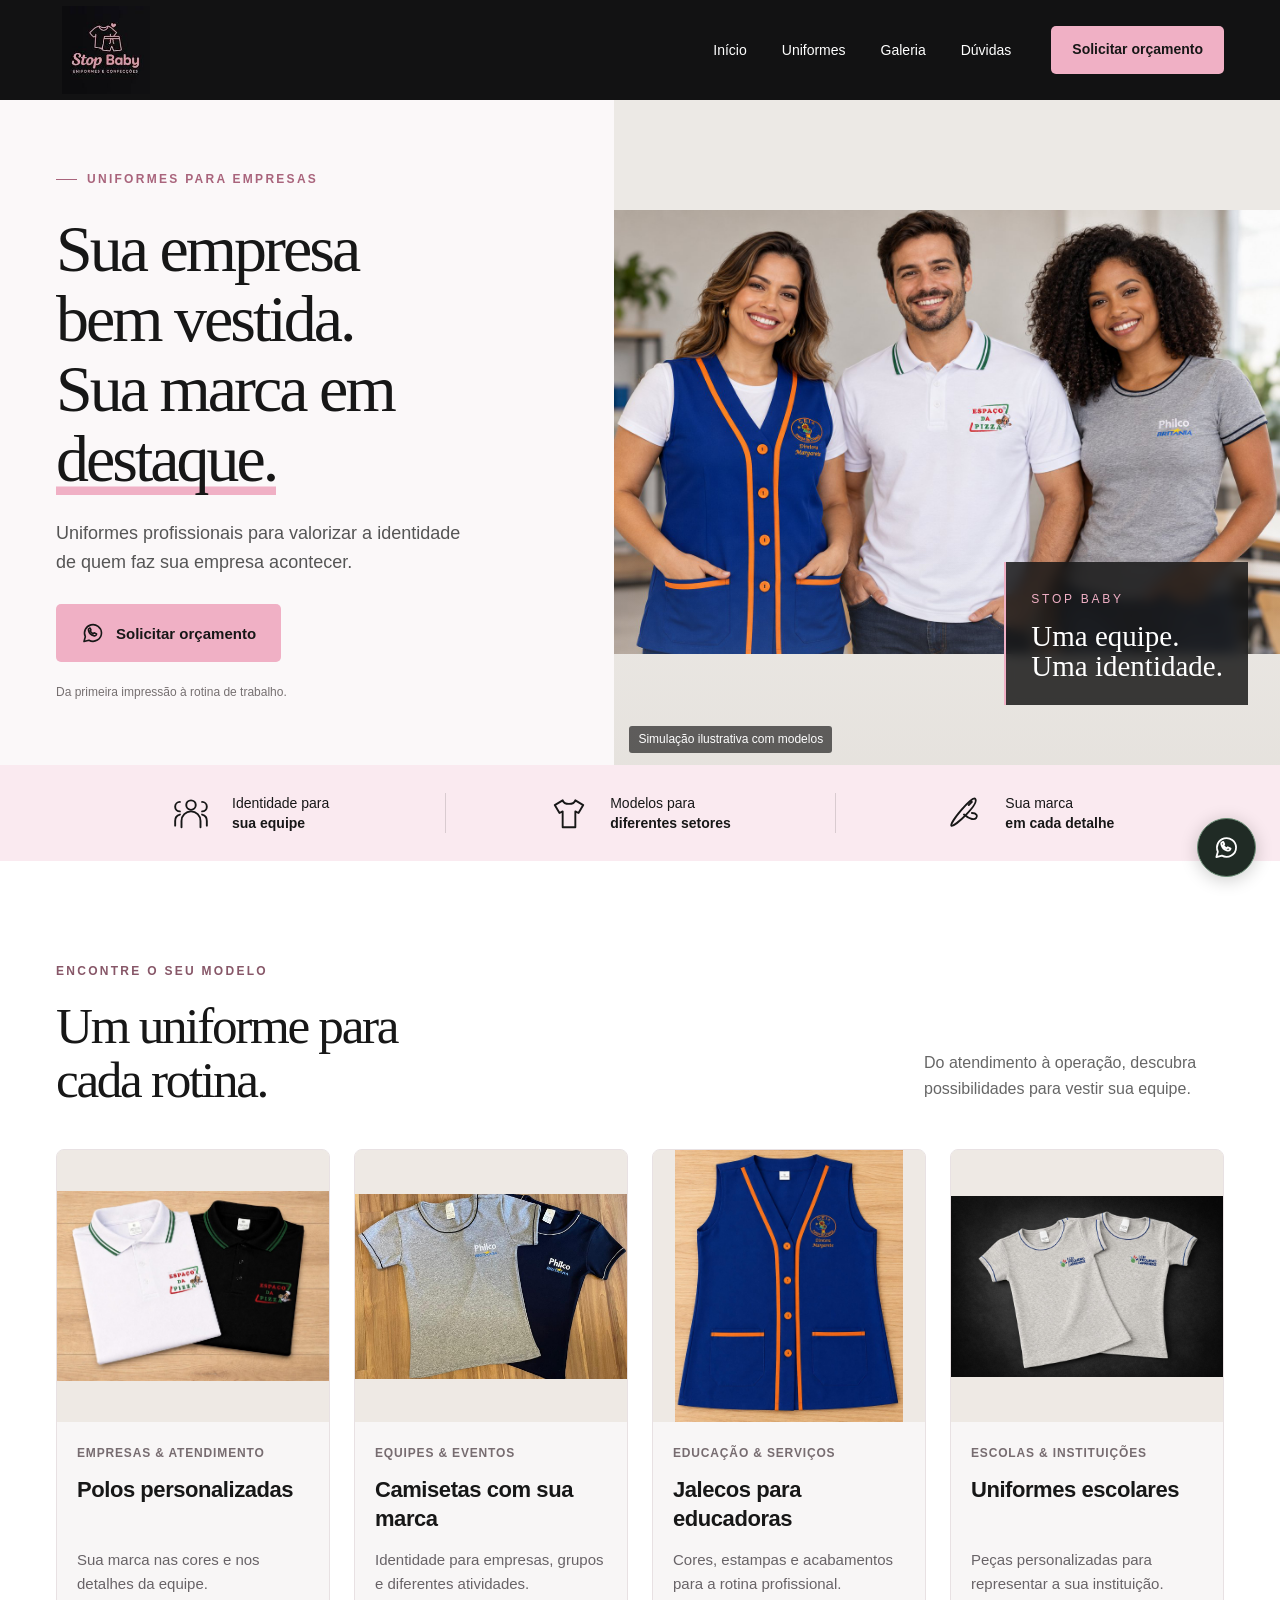
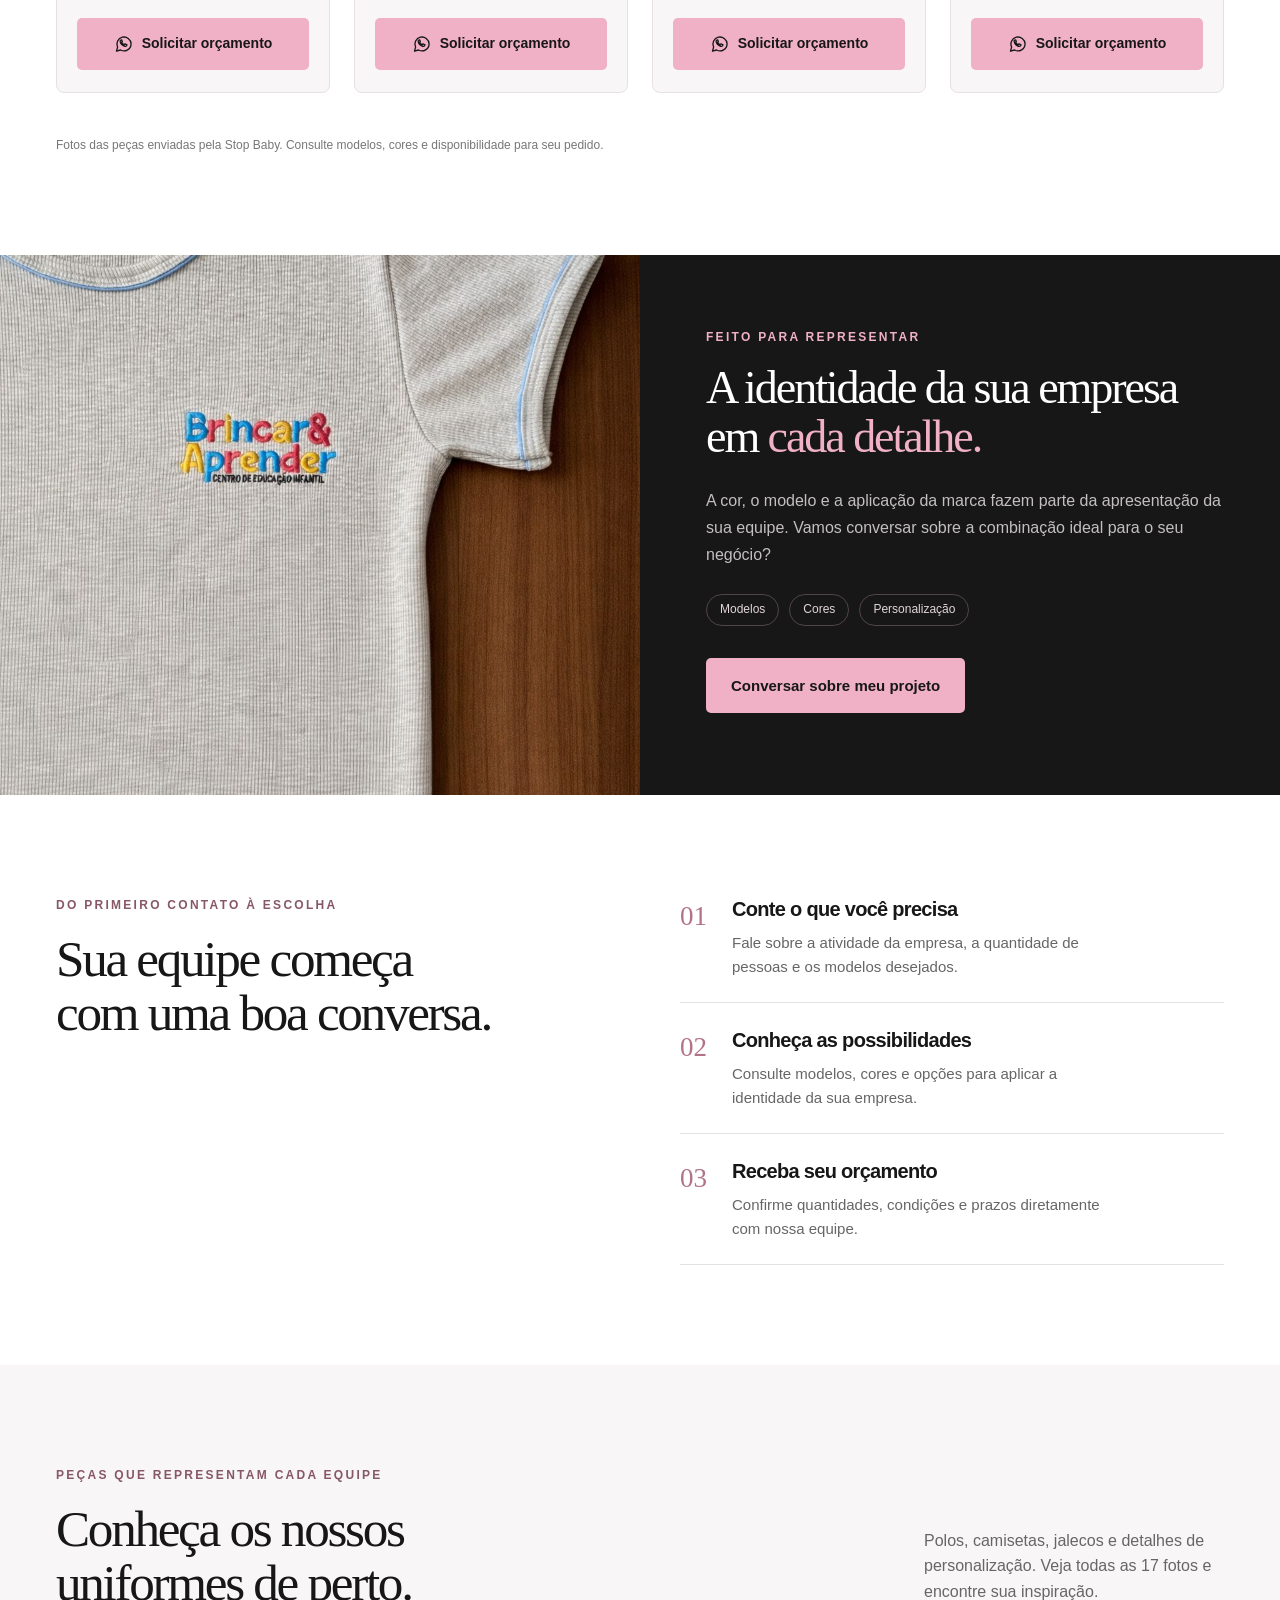
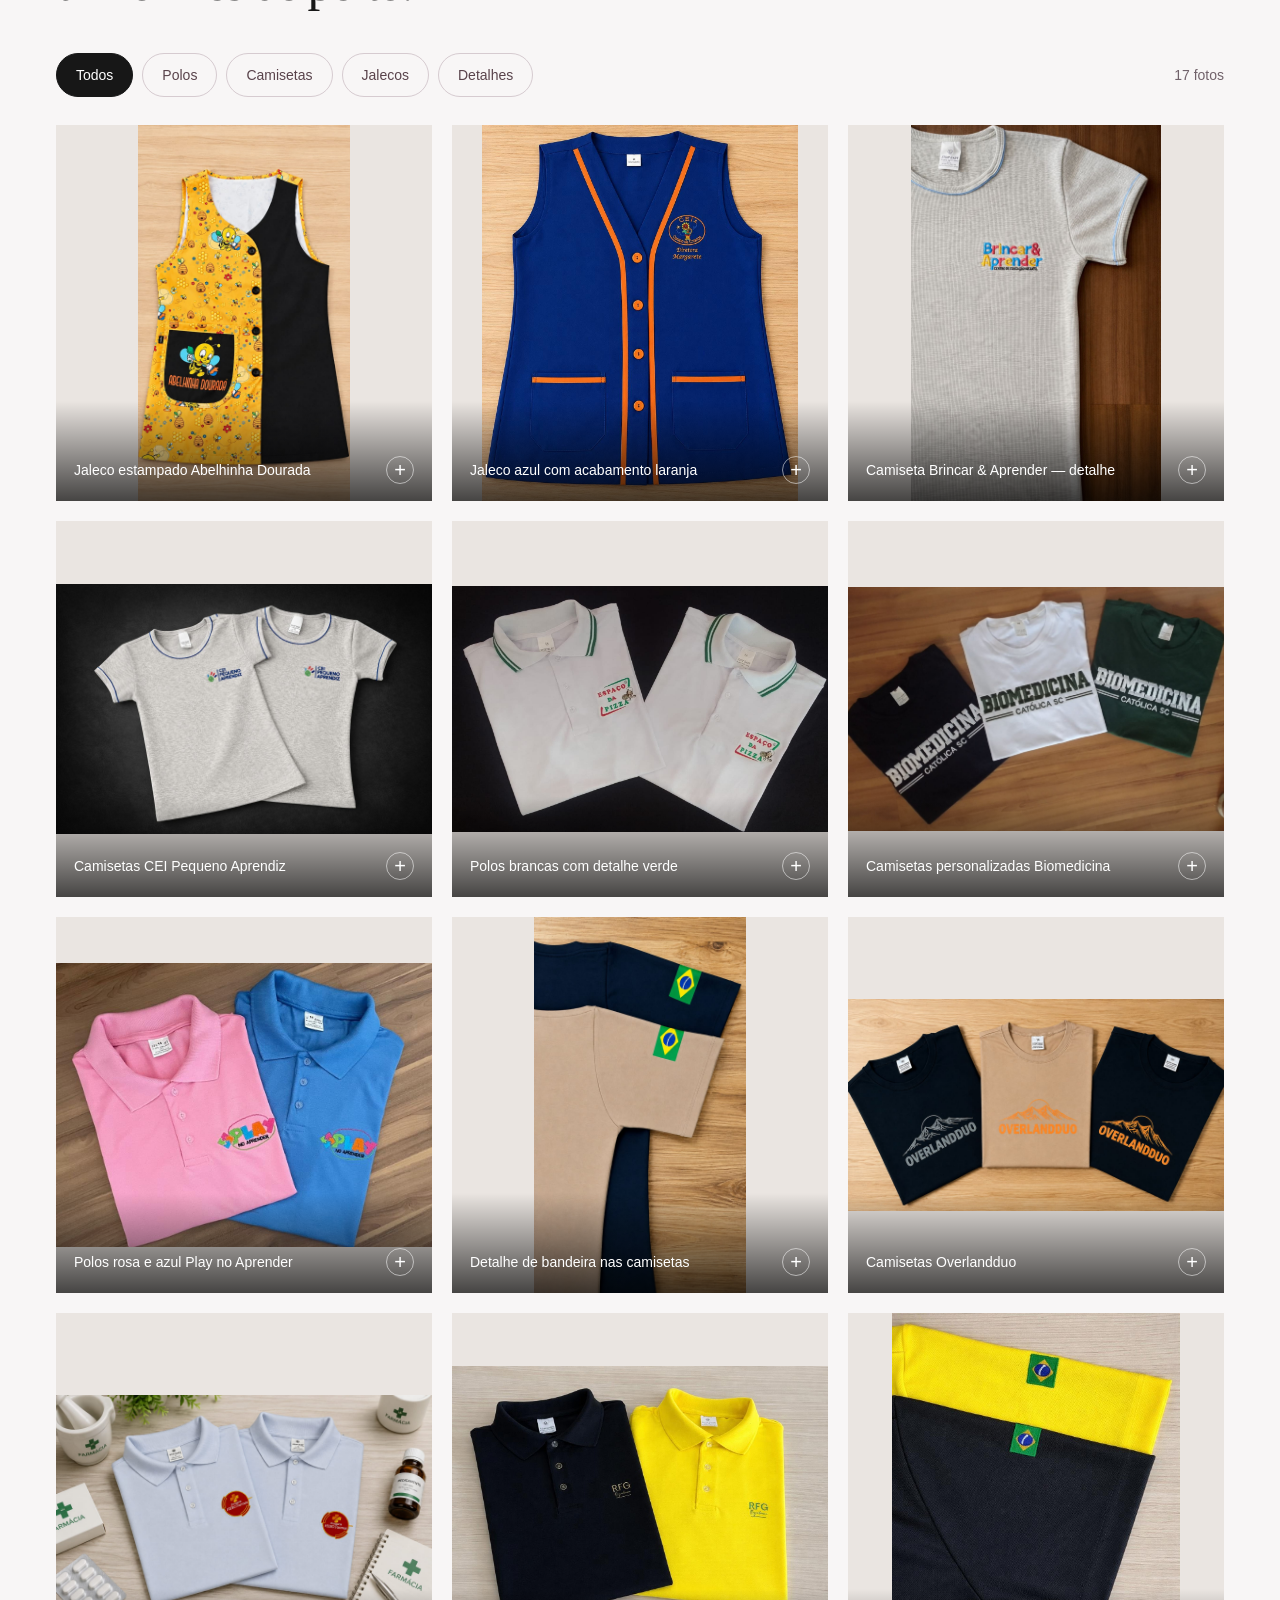
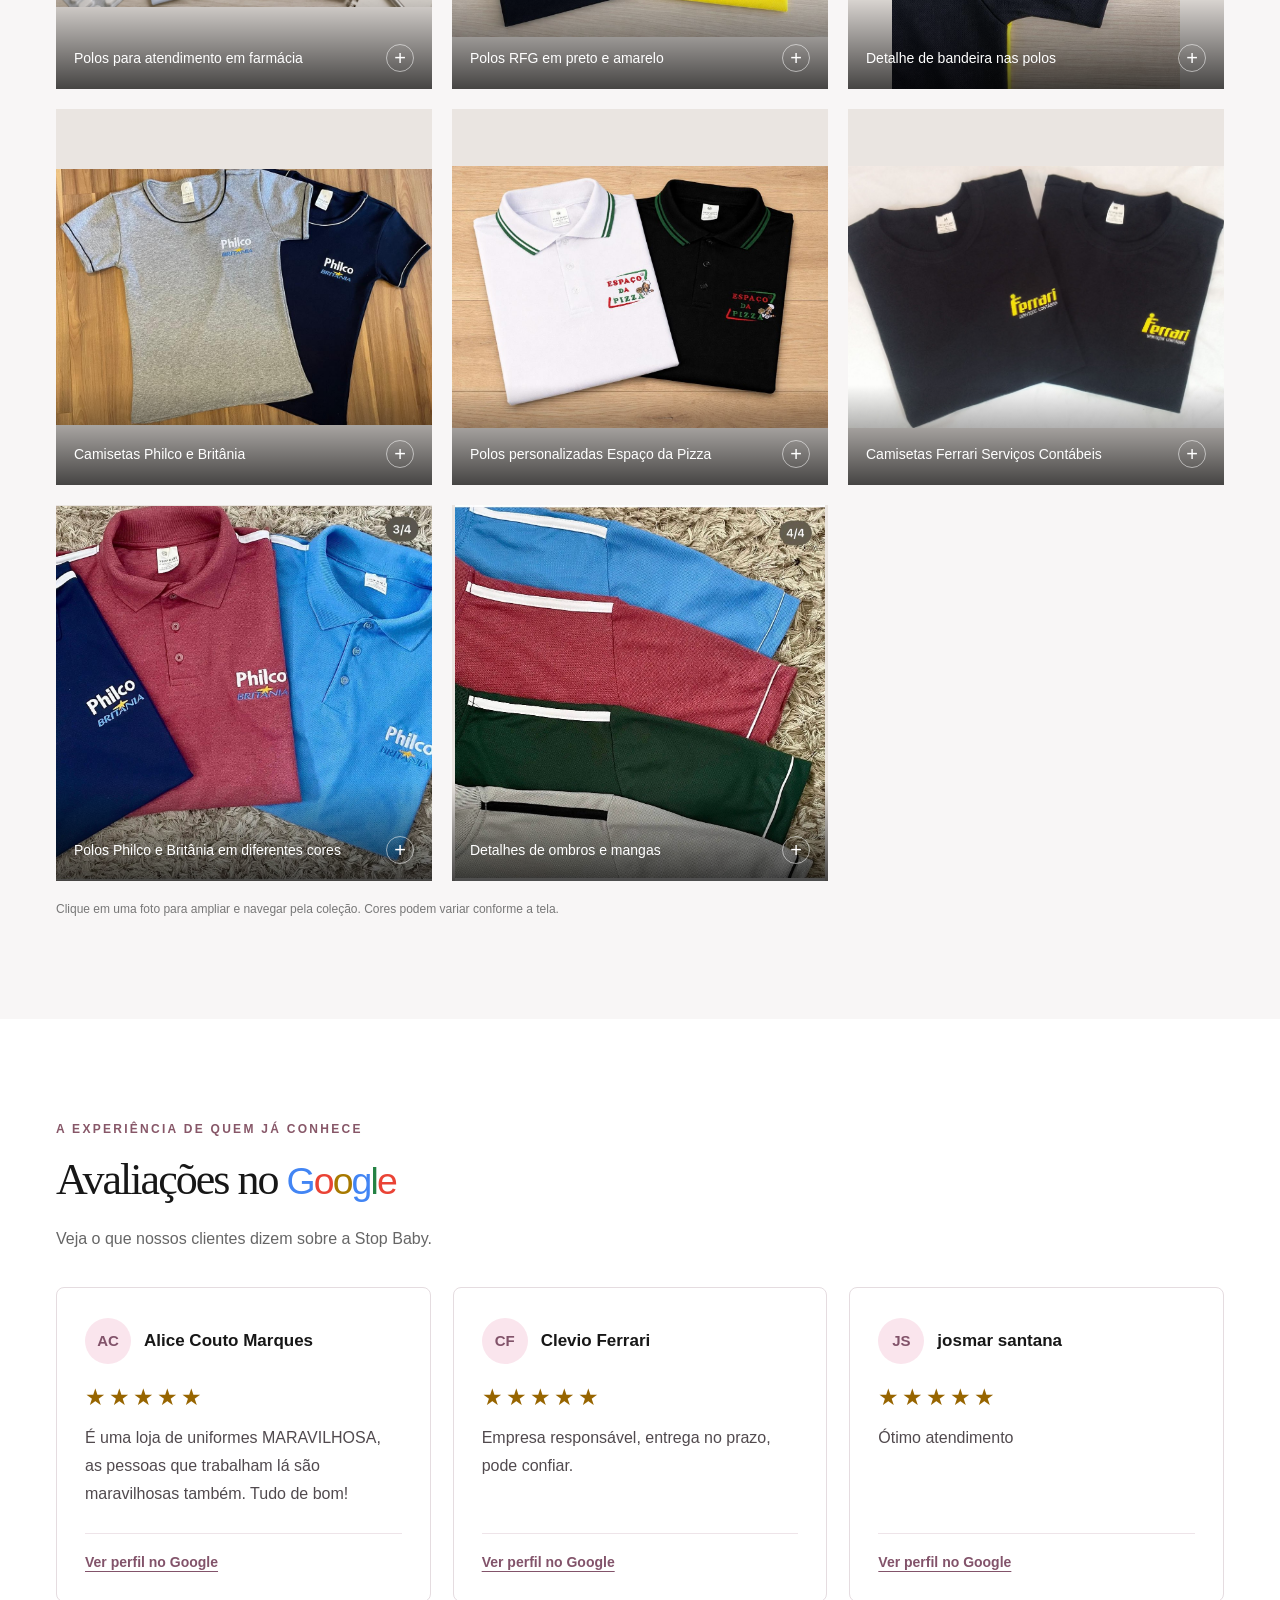
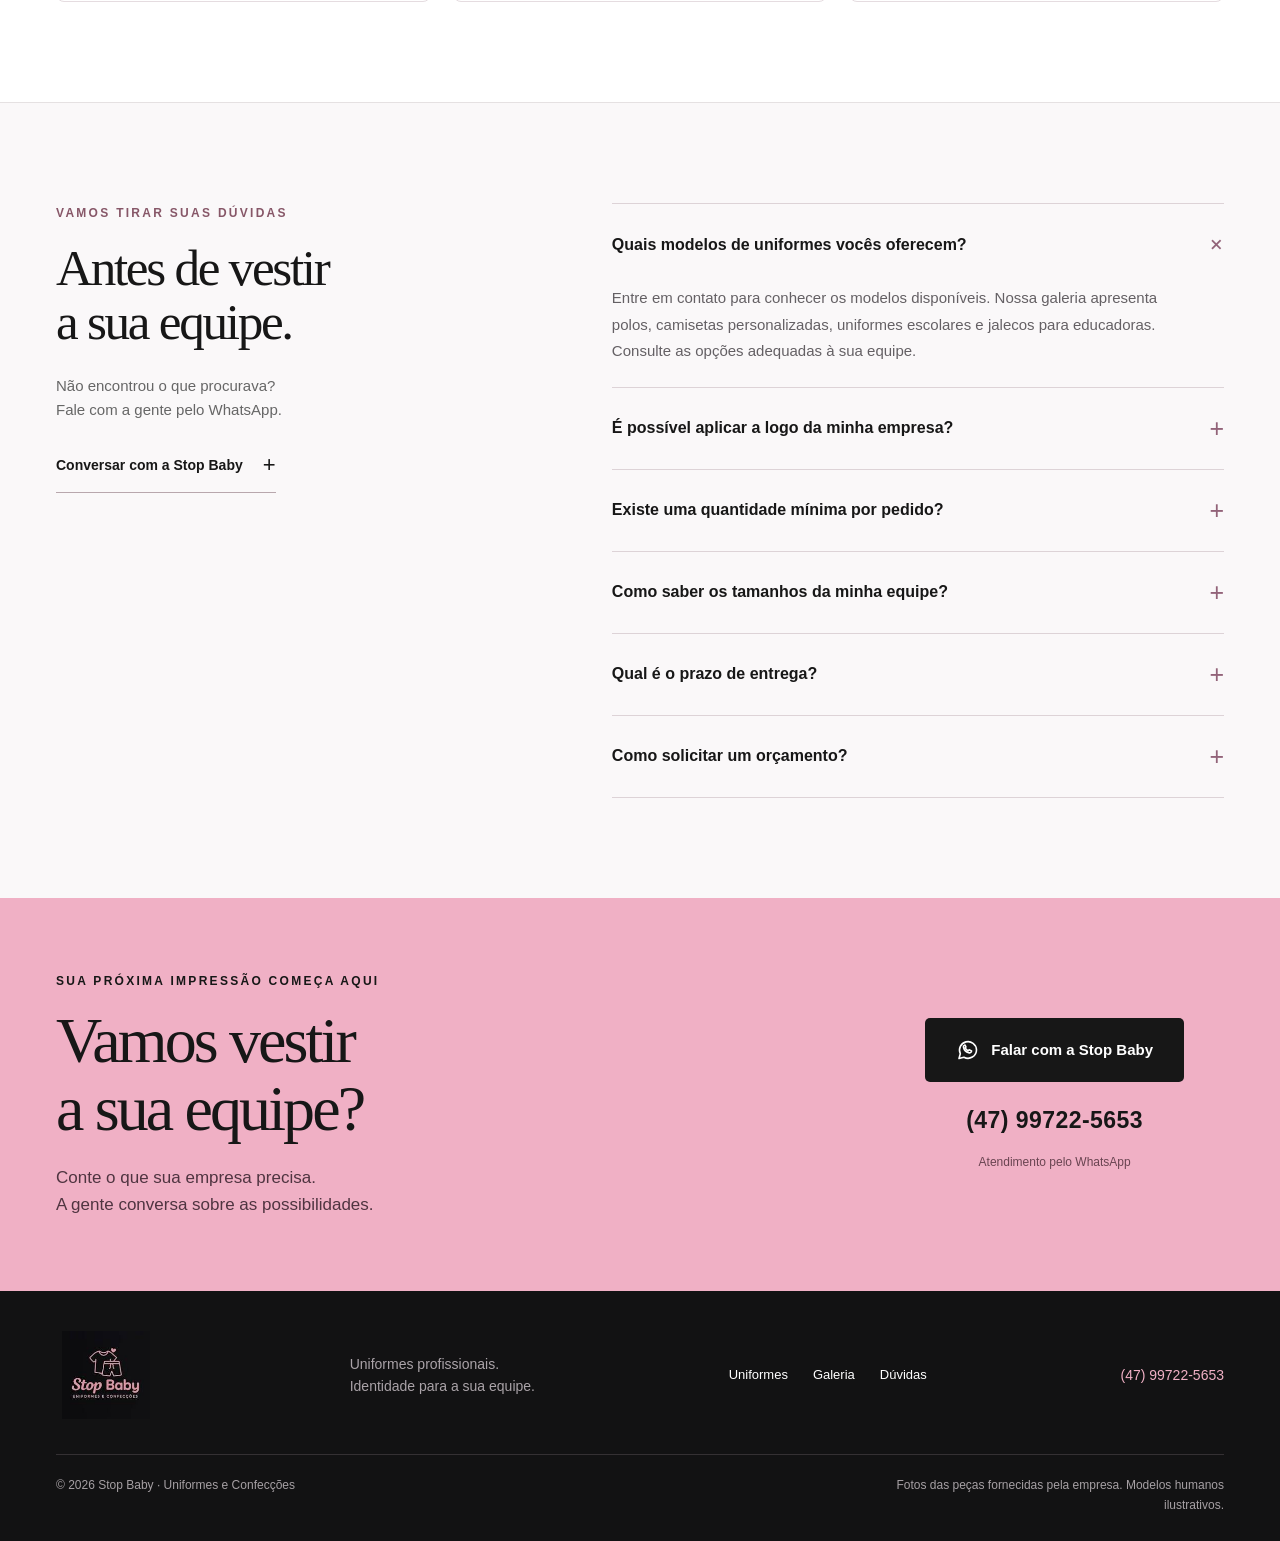
==== commit b55ec0cd: "Add files via upload" ====
--- a/index.html
+++ b/index.html
@@ -16,26 +16,26 @@
 <meta property="og:title" content="Stop Baby — Uniformes profissionais para sua empresa">
 <meta property="og:description" content="Polos, camisetas, jalecos e uniformes personalizados. Conheça as peças e solicite um orçamento pelo WhatsApp.">
 <meta property="og:url" content="https://seu-usuario.github.io/seu-repositorio/">
-<script type="application/ld+json">{"@context":"https://schema.org","@type":"Organization","name":"Stop Baby — Uniformes e Confecções","url":"https://seu-usuario.github.io/seu-repositorio/","logo":"https://seu-usuario.github.io/seu-repositorio/assets/logo.jpg","telephone":"+55-47-98837-8931","description":"Polos, camisetas personalizadas, uniformes escolares e jalecos para equipes."}</script>
+<script type="application/ld+json">{"@context":"https://schema.org","@type":"Organization","name":"Stop Baby — Uniformes e Confecções","url":"https://seu-usuario.github.io/seu-repositorio/","logo":"https://seu-usuario.github.io/seu-repositorio/assets/logo.jpg","telephone":"+55-47-99722-5653","description":"Polos, camisetas personalizadas, uniformes escolares e jalecos para equipes."}</script>
 <!-- SEO:END -->
 </head>
 <body>
 <svg class="svg-sprite" xmlns="http://www.w3.org/2000/svg" aria-hidden="true"><symbol id="wa" viewBox="0 0 24 24"><path d="M20.5 11.7a8.5 8.5 0 0 1-12.6 7.5L3 20.5l1.3-4.8a8.5 8.5 0 1 1 16.2-4Z"/><path d="M8.1 7.4c-.6.2-.9 1-.6 2.1.6 2.4 2.7 4.5 5.2 5.2 1.1.3 2 0 2.4-.6l.5-1.1-2.5-1.2-.9 1c-1.6-.7-2.4-1.6-3-3l.8-.8-.9-2Z"/></symbol><symbol id="shirt" viewBox="0 0 24 24"><path d="m8 4-5 3 3 5 2-1v10h8V11l2 1 3-5-5-3c-1 3-7 3-8 0Z"/></symbol><symbol id="team" viewBox="0 0 24 24"><circle cx="12" cy="7" r="3"/><path d="M6 21v-4a6 6 0 0 1 12 0v4M5 5a3 3 0 0 0 0 6M19 5a3 3 0 0 1 0 6M2 20v-3a4 4 0 0 1 3-4M22 20v-3a4 4 0 0 0-3-4"/></symbol><symbol id="needle" viewBox="0 0 24 24"><path d="M19 3c3 3-13 18-15 17C3 18 17 1 19 3ZM15 7l2-2M12 13c8 7 11-1 5-1"/></symbol></svg>
 <a class="skip" href="#conteudo">Pular para o conteúdo</a>
-<header class="header" id="inicio"><div class="wrap header-inner"><a class="brand" href="#inicio" aria-label="Stop Baby início"><img src="assets/logo.jpg" alt="Stop Baby — Uniformes e Confecções" width="155" height="150"></a><nav class="desktop-nav" aria-label="Navegação principal"><a href="#inicio">Início</a><a href="#uniformes">Uniformes</a><a href="#galeria">Galeria</a><a href="#duvidas">Dúvidas</a></nav><a class="button small wa-link header-cta" href="https://wa.me/5547988378931?text=Ol%C3%A1%21%20Vim%20pelo%20site%20da%20Stop%20Baby%20e%20gostaria%20de%20um%20or%C3%A7amento%20de%20uniformes%20para%20minha%20empresa." target="_blank" rel="noopener noreferrer">Solicitar orçamento</a><button class="menu-toggle" aria-label="Abrir menu" aria-expanded="false" aria-controls="mobile-nav"><span></span><span></span></button></div><nav id="mobile-nav" class="mobile-nav" aria-label="Menu celular" hidden><a href="#uniformes">Uniformes</a><a href="#personalizacao">Personalização</a><a href="#galeria">Galeria</a><a href="#duvidas">Dúvidas</a></nav></header>
+<header class="header" id="inicio"><div class="wrap header-inner"><a class="brand" href="#inicio" aria-label="Stop Baby início"><img src="assets/logo.jpg" alt="Stop Baby — Uniformes e Confecções" width="155" height="150"></a><nav class="desktop-nav" aria-label="Navegação principal"><a href="#inicio">Início</a><a href="#uniformes">Uniformes</a><a href="#galeria">Galeria</a><a href="#duvidas">Dúvidas</a></nav><a class="button small wa-link header-cta" href="https://wa.me/5547997225653?text=Ol%C3%A1%21%20Vim%20pelo%20site%20da%20Stop%20Baby%20e%20gostaria%20de%20um%20or%C3%A7amento%20de%20uniformes%20para%20minha%20empresa." target="_blank" rel="noopener noreferrer">Solicitar orçamento</a><button class="menu-toggle" aria-label="Abrir menu" aria-expanded="false" aria-controls="mobile-nav"><span></span><span></span></button></div><nav id="mobile-nav" class="mobile-nav" aria-label="Menu celular" hidden><a href="#uniformes">Uniformes</a><a href="#personalizacao">Personalização</a><a href="#galeria">Galeria</a><a href="#duvidas">Dúvidas</a></nav></header>
 <main id="conteudo">
-<section class="hero"><div class="hero-copy"><div class="eyebrow"><span></span> UNIFORMES PARA EMPRESAS</div><h1>Sua empresa<br>bem vestida.<br>Sua marca em <em>destaque.</em></h1><p>Uniformes profissionais para valorizar a identidade de quem faz sua empresa acontecer.</p><a class="button wa-link" href="https://wa.me/5547988378931" target="_blank" rel="noopener noreferrer"><svg><use href="#wa"/></svg>Solicitar orçamento</a><div class="hero-note">Da primeira impressão à rotina de trabalho.</div></div><div class="hero-image"><img src="assets/hero.jpg" alt="Simulação ilustrativa de profissionais com polo, camiseta e jaleco baseados nas peças da Stop Baby" fetchpriority="high" width="1536" height="1024"><div class="photo-label"><span>STOP BABY</span><p>Uma equipe.<br>Uma identidade.</p></div><span class="simulation-label">Simulação ilustrativa com modelos</span></div></section>
+<section class="hero"><div class="hero-copy"><div class="eyebrow"><span></span> UNIFORMES PARA EMPRESAS</div><h1>Sua empresa<br>bem vestida.<br>Sua marca em <em>destaque.</em></h1><p>Uniformes profissionais para valorizar a identidade de quem faz sua empresa acontecer.</p><a class="button wa-link" href="https://wa.me/5547997225653" target="_blank" rel="noopener noreferrer"><svg><use href="#wa"/></svg>Solicitar orçamento</a><div class="hero-note">Da primeira impressão à rotina de trabalho.</div></div><div class="hero-image"><img src="assets/hero.jpg" alt="Simulação ilustrativa de profissionais com polo, camiseta e jaleco baseados nas peças da Stop Baby" fetchpriority="high" width="1536" height="1024"><div class="photo-label"><span>STOP BABY</span><p>Uma equipe.<br>Uma identidade.</p></div><span class="simulation-label">Simulação ilustrativa com modelos</span></div></section>
 <div class="benefits"><div class="wrap benefits-inner"><div><svg><use href="#team"/></svg><span>Identidade para<br><strong>sua equipe</strong></span></div><div><svg><use href="#shirt"/></svg><span>Modelos para<br><strong>diferentes setores</strong></span></div><div><svg><use href="#needle"/></svg><span>Sua marca<br><strong>em cada detalhe</strong></span></div></div></div>
-<section class="section wrap" id="uniformes"><div class="section-heading"><div><span class="eyebrow">ENCONTRE O SEU MODELO</span><h2>Um uniforme para<br>cada rotina.</h2></div><p>Do atendimento à operação, descubra possibilidades para vestir sua equipe.</p></div><div class="products"><article class="product"><div class="product-media"><img class="product-photo" src="assets/polos-pizzaria.jpg" alt="Polos personalizadas" width="1158" height="809" loading="lazy"></div><div class="product-body"><span class="category">EMPRESAS & ATENDIMENTO</span><h3>Polos personalizadas</h3><p>Sua marca nas cores e nos detalhes da equipe.</p><a class="button product-cta wa-link" data-model="polos personalizadas" href="https://wa.me/5547988378931" target="_blank" rel="noopener noreferrer"><svg aria-hidden="true"><use href="#wa"/></svg>Solicitar orçamento</a></div></article><article class="product"><div class="product-media"><img class="product-photo" src="assets/camisetas-philco.jpg" alt="Camisetas com sua marca" width="1058" height="720" loading="lazy"></div><div class="product-body"><span class="category">EQUIPES & EVENTOS</span><h3>Camisetas com sua marca</h3><p>Identidade para empresas, grupos e diferentes atividades.</p><a class="button product-cta wa-link" data-model="camisetas personalizadas" href="https://wa.me/5547988378931" target="_blank" rel="noopener noreferrer"><svg aria-hidden="true"><use href="#wa"/></svg>Solicitar orçamento</a></div></article><article class="product"><div class="product-media"><img class="product-photo" src="assets/jaleco-azul-laranja.jpg" alt="Jalecos para educadoras" width="1076" height="1280" loading="lazy"></div><div class="product-body"><span class="category">EDUCAÇÃO & SERVIÇOS</span><h3>Jalecos para educadoras</h3><p>Cores, estampas e acabamentos para a rotina profissional.</p><a class="button product-cta wa-link" data-model="jalecos para educadoras" href="https://wa.me/5547988378931" target="_blank" rel="noopener noreferrer"><svg aria-hidden="true"><use href="#wa"/></svg>Solicitar orçamento</a></div></article><article class="product"><div class="product-media"><img class="product-photo" src="assets/camisetas-pequeno-aprendiz.jpg" alt="Uniformes escolares" width="1536" height="1024" loading="lazy"></div><div class="product-body"><span class="category">ESCOLAS & INSTITUIÇÕES</span><h3>Uniformes escolares</h3><p>Peças personalizadas para representar a sua instituição.</p><a class="button product-cta wa-link" data-model="uniformes escolares" href="https://wa.me/5547988378931" target="_blank" rel="noopener noreferrer"><svg aria-hidden="true"><use href="#wa"/></svg>Solicitar orçamento</a></div></article></div><p class="caption">Fotos das peças enviadas pela Stop Baby. Consulte modelos, cores e disponibilidade para seu pedido.</p></section>
-<section class="custom" id="personalizacao"><div class="custom-image"><img src="assets/camiseta-brincar-aprender.jpg" alt="Bordado Brincar e Aprender em camiseta da Stop Baby" width="1024" height="1536" loading="lazy"></div><div class="custom-copy"><span class="eyebrow">FEITO PARA REPRESENTAR</span><h2>A identidade da sua empresa em <em>cada detalhe.</em></h2><p>A cor, o modelo e a aplicação da marca fazem parte da apresentação da sua equipe. Vamos conversar sobre a combinação ideal para o seu negócio?</p><div class="custom-tags"><span>Modelos</span><span>Cores</span><span>Personalização</span></div><a class="button wa-link" data-model="opções de personalização" href="https://wa.me/5547988378931" target="_blank" rel="noopener noreferrer">Conversar sobre meu projeto</a></div></section>
+<section class="section wrap" id="uniformes"><div class="section-heading"><div><span class="eyebrow">ENCONTRE O SEU MODELO</span><h2>Um uniforme para<br>cada rotina.</h2></div><p>Do atendimento à operação, descubra possibilidades para vestir sua equipe.</p></div><div class="products"><article class="product"><div class="product-media"><img class="product-photo" src="assets/polos-pizzaria.jpg" alt="Polos personalizadas" width="1158" height="809" loading="lazy"></div><div class="product-body"><span class="category">EMPRESAS & ATENDIMENTO</span><h3>Polos personalizadas</h3><p>Sua marca nas cores e nos detalhes da equipe.</p><a class="button product-cta wa-link" data-model="polos personalizadas" href="https://wa.me/5547997225653" target="_blank" rel="noopener noreferrer"><svg aria-hidden="true"><use href="#wa"/></svg>Solicitar orçamento</a></div></article><article class="product"><div class="product-media"><img class="product-photo" src="assets/camisetas-philco.jpg" alt="Camisetas com sua marca" width="1058" height="720" loading="lazy"></div><div class="product-body"><span class="category">EQUIPES & EVENTOS</span><h3>Camisetas com sua marca</h3><p>Identidade para empresas, grupos e diferentes atividades.</p><a class="button product-cta wa-link" data-model="camisetas personalizadas" href="https://wa.me/5547997225653" target="_blank" rel="noopener noreferrer"><svg aria-hidden="true"><use href="#wa"/></svg>Solicitar orçamento</a></div></article><article class="product"><div class="product-media"><img class="product-photo" src="assets/jaleco-azul-laranja.jpg" alt="Jalecos para educadoras" width="1076" height="1280" loading="lazy"></div><div class="product-body"><span class="category">EDUCAÇÃO & SERVIÇOS</span><h3>Jalecos para educadoras</h3><p>Cores, estampas e acabamentos para a rotina profissional.</p><a class="button product-cta wa-link" data-model="jalecos para educadoras" href="https://wa.me/5547997225653" target="_blank" rel="noopener noreferrer"><svg aria-hidden="true"><use href="#wa"/></svg>Solicitar orçamento</a></div></article><article class="product"><div class="product-media"><img class="product-photo" src="assets/camisetas-pequeno-aprendiz.jpg" alt="Uniformes escolares" width="1536" height="1024" loading="lazy"></div><div class="product-body"><span class="category">ESCOLAS & INSTITUIÇÕES</span><h3>Uniformes escolares</h3><p>Peças personalizadas para representar a sua instituição.</p><a class="button product-cta wa-link" data-model="uniformes escolares" href="https://wa.me/5547997225653" target="_blank" rel="noopener noreferrer"><svg aria-hidden="true"><use href="#wa"/></svg>Solicitar orçamento</a></div></article></div><p class="caption">Fotos das peças enviadas pela Stop Baby. Consulte modelos, cores e disponibilidade para seu pedido.</p></section>
+<section class="custom" id="personalizacao"><div class="custom-image"><img src="assets/camiseta-brincar-aprender.jpg" alt="Bordado Brincar e Aprender em camiseta da Stop Baby" width="1024" height="1536" loading="lazy"></div><div class="custom-copy"><span class="eyebrow">FEITO PARA REPRESENTAR</span><h2>A identidade da sua empresa em <em>cada detalhe.</em></h2><p>A cor, o modelo e a aplicação da marca fazem parte da apresentação da sua equipe. Vamos conversar sobre a combinação ideal para o seu negócio?</p><div class="custom-tags"><span>Modelos</span><span>Cores</span><span>Personalização</span></div><a class="button wa-link" data-model="opções de personalização" href="https://wa.me/5547997225653" target="_blank" rel="noopener noreferrer">Conversar sobre meu projeto</a></div></section>
 <section class="section wrap process"><div><span class="eyebrow">DO PRIMEIRO CONTATO À ESCOLHA</span><h2>Sua equipe começa<br>com uma boa conversa.</h2></div><ol><li><span>01</span><div><h3>Conte o que você precisa</h3><p>Fale sobre a atividade da empresa, a quantidade de pessoas e os modelos desejados.</p></div></li><li><span>02</span><div><h3>Conheça as possibilidades</h3><p>Consulte modelos, cores e opções para aplicar a identidade da sua empresa.</p></div></li><li><span>03</span><div><h3>Receba seu orçamento</h3><p>Confirme quantidades, condições e prazos diretamente com nossa equipe.</p></div></li></ol></section>
 <section class="gallery-section" id="galeria"><div class="wrap section"><div class="section-heading"><div><span class="eyebrow">PEÇAS QUE REPRESENTAM CADA EQUIPE</span><h2>Conheça os nossos<br>uniformes de perto.</h2></div><p>Polos, camisetas, jalecos e detalhes de personalização. Veja todas as 17 fotos e encontre sua inspiração.</p></div><div class="gallery-toolbar"><div class="gallery-filters" role="group" aria-label="Filtrar fotos por tipo"><button class="filter-button" data-filter="todos" aria-pressed="true">Todos</button><button class="filter-button" data-filter="polos" aria-pressed="false">Polos</button><button class="filter-button" data-filter="camisetas" aria-pressed="false">Camisetas</button><button class="filter-button" data-filter="jalecos" aria-pressed="false">Jalecos</button><button class="filter-button" data-filter="detalhes" aria-pressed="false">Detalhes</button></div><p class="gallery-count" aria-live="polite">17 fotos</p></div><div class="gallery real-gallery"><button class="gallery-item real-photo" data-gallery-index="0" data-category="jalecos" data-photo="assets/jaleco-abelhinha.jpg" data-caption="Jaleco estampado Abelhinha Dourada" aria-label="Ampliar: Jaleco estampado Abelhinha Dourada"><img src="assets/jaleco-abelhinha.jpg" alt="Jaleco estampado Abelhinha Dourada" width="900" height="1600" loading="lazy"><span>Jaleco estampado Abelhinha Dourada<b>+</b></span></button><button class="gallery-item real-photo" data-gallery-index="1" data-category="jalecos" data-photo="assets/jaleco-azul-laranja.jpg" data-caption="Jaleco azul com acabamento laranja" aria-label="Ampliar: Jaleco azul com acabamento laranja"><img src="assets/jaleco-azul-laranja.jpg" alt="Jaleco azul com acabamento laranja" width="1076" height="1280" loading="lazy"><span>Jaleco azul com acabamento laranja<b>+</b></span></button><button class="gallery-item real-photo" data-gallery-index="2" data-category="camisetas" data-photo="assets/camiseta-brincar-aprender.jpg" data-caption="Camiseta Brincar &amp; Aprender — detalhe" aria-label="Ampliar: Camiseta Brincar &amp; Aprender — detalhe"><img src="assets/camiseta-brincar-aprender.jpg" alt="Camiseta Brincar &amp; Aprender — detalhe" width="1024" height="1536" loading="lazy"><span>Camiseta Brincar &amp; Aprender — detalhe<b>+</b></span></button><button class="gallery-item real-photo" data-gallery-index="3" data-category="camisetas" data-photo="assets/camisetas-pequeno-aprendiz.jpg" data-caption="Camisetas CEI Pequeno Aprendiz" aria-label="Ampliar: Camisetas CEI Pequeno Aprendiz"><img src="assets/camisetas-pequeno-aprendiz.jpg" alt="Camisetas CEI Pequeno Aprendiz" width="1536" height="1024" loading="lazy"><span>Camisetas CEI Pequeno Aprendiz<b>+</b></span></button><button class="gallery-item real-photo" data-gallery-index="4" data-category="polos" data-photo="assets/polos-pizzaria-brancas.jpg" data-caption="Polos brancas com detalhe verde" aria-label="Ampliar: Polos brancas com detalhe verde"><img src="assets/polos-pizzaria-brancas.jpg" alt="Polos brancas com detalhe verde" width="1280" height="837" loading="lazy"><span>Polos brancas com detalhe verde<b>+</b></span></button><button class="gallery-item real-photo" data-gallery-index="5" data-category="camisetas" data-photo="assets/camisetas-biomedicina.jpg" data-caption="Camisetas personalizadas Biomedicina" aria-label="Ampliar: Camisetas personalizadas Biomedicina"><img src="assets/camisetas-biomedicina.jpg" alt="Camisetas personalizadas Biomedicina" width="1561" height="1011" loading="lazy"><span>Camisetas personalizadas Biomedicina<b>+</b></span></button><button class="gallery-item real-photo" data-gallery-index="6" data-category="polos" data-photo="assets/polos-play.jpg" data-caption="Polos rosa e azul Play no Aprender" aria-label="Ampliar: Polos rosa e azul Play no Aprender"><img src="assets/polos-play.jpg" alt="Polos rosa e azul Play no Aprender" width="949" height="718" loading="lazy"><span>Polos rosa e azul Play no Aprender<b>+</b></span></button><button class="gallery-item real-photo" data-gallery-index="7" data-category="detalhes" data-photo="assets/camisetas-bandeira.jpg" data-caption="Detalhe de bandeira nas camisetas" aria-label="Ampliar: Detalhe de bandeira nas camisetas"><img src="assets/camisetas-bandeira.jpg" alt="Detalhe de bandeira nas camisetas" width="900" height="1600" loading="lazy"><span>Detalhe de bandeira nas camisetas<b>+</b></span></button><button class="gallery-item real-photo" data-gallery-index="8" data-category="camisetas" data-photo="assets/camisetas-overlandduo.jpg" data-caption="Camisetas Overlandduo" aria-label="Ampliar: Camisetas Overlandduo"><img src="assets/camisetas-overlandduo.jpg" alt="Camisetas Overlandduo" width="1600" height="900" loading="lazy"><span>Camisetas Overlandduo<b>+</b></span></button><button class="gallery-item real-photo" data-gallery-index="9" data-category="polos" data-photo="assets/polos-farmacia.jpg" data-caption="Polos para atendimento em farmácia" aria-label="Ampliar: Polos para atendimento em farmácia"><img src="assets/polos-farmacia.jpg" alt="Polos para atendimento em farmácia" width="1600" height="900" loading="lazy"><span>Polos para atendimento em farmácia<b>+</b></span></button><button class="gallery-item real-photo" data-gallery-index="10" data-category="polos" data-photo="assets/polos-rfg.jpg" data-caption="Polos RFG em preto e amarelo" aria-label="Ampliar: Polos RFG em preto e amarelo"><img src="assets/polos-rfg.jpg" alt="Polos RFG em preto e amarelo" width="1184" height="853" loading="lazy"><span>Polos RFG em preto e amarelo<b>+</b></span></button><button class="gallery-item real-photo" data-gallery-index="11" data-category="detalhes" data-photo="assets/polos-bandeira.jpg" data-caption="Detalhe de bandeira nas polos" aria-label="Ampliar: Detalhe de bandeira nas polos"><img src="assets/polos-bandeira.jpg" alt="Detalhe de bandeira nas polos" width="853" height="1111" loading="lazy"><span>Detalhe de bandeira nas polos<b>+</b></span></button><button class="gallery-item real-photo" data-gallery-index="12" data-category="camisetas" data-photo="assets/camisetas-philco.jpg" data-caption="Camisetas Philco e Britânia" aria-label="Ampliar: Camisetas Philco e Britânia"><img src="assets/camisetas-philco.jpg" alt="Camisetas Philco e Britânia" width="1058" height="720" loading="lazy"><span>Camisetas Philco e Britânia<b>+</b></span></button><button class="gallery-item real-photo" data-gallery-index="13" data-category="polos" data-photo="assets/polos-pizzaria.jpg" data-caption="Polos personalizadas Espaço da Pizza" aria-label="Ampliar: Polos personalizadas Espaço da Pizza"><img src="assets/polos-pizzaria.jpg" alt="Polos personalizadas Espaço da Pizza" width="1158" height="809" loading="lazy"><span>Polos personalizadas Espaço da Pizza<b>+</b></span></button><button class="gallery-item real-photo" data-gallery-index="14" data-category="camisetas" data-photo="assets/camisetas-ferrari.jpg" data-caption="Camisetas Ferrari Serviços Contábeis" aria-label="Ampliar: Camisetas Ferrari Serviços Contábeis"><img src="assets/camisetas-ferrari.jpg" alt="Camisetas Ferrari Serviços Contábeis" width="1577" height="1098" loading="lazy"><span>Camisetas Ferrari Serviços Contábeis<b>+</b></span></button><button class="gallery-item real-photo" data-gallery-index="15" data-category="polos" data-photo="assets/polos-philco.jpg" data-caption="Polos Philco e Britânia em diferentes cores" aria-label="Ampliar: Polos Philco e Britânia em diferentes cores"><img src="assets/polos-philco.jpg" alt="Polos Philco e Britânia em diferentes cores" width="1170" height="1164" loading="lazy"><span>Polos Philco e Britânia em diferentes cores<b>+</b></span></button><button class="gallery-item real-photo" data-gallery-index="16" data-category="detalhes" data-photo="assets/detalhes-ombros.jpg" data-caption="Detalhes de ombros e mangas" aria-label="Ampliar: Detalhes de ombros e mangas"><img src="assets/detalhes-ombros.jpg" alt="Detalhes de ombros e mangas" width="1170" height="1187" loading="lazy"><span>Detalhes de ombros e mangas<b>+</b></span></button></div><p class="caption">Clique em uma foto para ampliar e navegar pela coleção. Cores podem variar conforme a tela.</p></div></section>
 <section class="reviews section wrap" id="avaliacoes"><div class="review-heading"><span class="eyebrow">A EXPERIÊNCIA DE QUEM JÁ CONHECE</span><h2>Avaliações no <span class="google-word"><i>G</i><i>o</i><i>o</i><i>g</i><i>l</i><i>e</i></span></h2><p>Veja o que nossos clientes dizem sobre a Stop Baby.</p></div><div class="review-cards"><article class="customer-review"><div class="review-person"><span class="review-avatar" aria-hidden="true">AC</span><h3>Alice Couto Marques</h3></div><p class="review-stars" aria-label="5 de 5 estrelas"><span aria-hidden="true">★★★★★</span></p><blockquote>É uma loja de uniformes MARAVILHOSA, as pessoas que trabalham lá são maravilhosas também. Tudo de bom!</blockquote><a class="review-source" href="https://www.google.com/maps/contrib/115155567946818958849/reviews?hl=pt-BR" target="_blank" rel="noopener noreferrer" aria-label="Ver perfil de avaliações de Alice Couto Marques no Google">Ver perfil no Google</a></article><article class="customer-review"><div class="review-person"><span class="review-avatar" aria-hidden="true">CF</span><h3>Clevio Ferrari</h3></div><p class="review-stars" aria-label="5 de 5 estrelas"><span aria-hidden="true">★★★★★</span></p><blockquote>Empresa responsável, entrega no prazo, pode confiar.</blockquote><a class="review-source" href="https://www.google.com/maps/contrib/108389919092474610691/reviews?hl=pt-BR" target="_blank" rel="noopener noreferrer" aria-label="Ver perfil de avaliações de Clevio Ferrari no Google">Ver perfil no Google</a></article><article class="customer-review"><div class="review-person"><span class="review-avatar" aria-hidden="true">JS</span><h3>josmar santana</h3></div><p class="review-stars" aria-label="5 de 5 estrelas"><span aria-hidden="true">★★★★★</span></p><blockquote>Ótimo atendimento</blockquote><a class="review-source" href="https://www.google.com/maps/contrib/106371537554091015286/reviews?hl=pt-BR" target="_blank" rel="noopener noreferrer" aria-label="Ver perfil de avaliações de josmar santana no Google">Ver perfil no Google</a></article></div></section>
-<section class="faq-section" id="duvidas"><div class="wrap section faq-layout"><div><span class="eyebrow">VAMOS TIRAR SUAS DÚVIDAS</span><h2>Antes de vestir<br>a sua equipe.</h2><p>Não encontrou o que procurava?<br>Fale com a gente pelo WhatsApp.</p><a class="text-link wa-link" href="https://wa.me/5547988378931" target="_blank" rel="noopener noreferrer">Conversar com a Stop Baby <span>+</span></a></div><div class="faq-list"><details open><summary>Quais modelos de uniformes vocês oferecem?<span>+</span></summary><p>Entre em contato para conhecer os modelos disponíveis. Nossa galeria apresenta polos, camisetas personalizadas, uniformes escolares e jalecos para educadoras. Consulte as opções adequadas à sua equipe.</p></details><details><summary>É possível aplicar a logo da minha empresa?<span>+</span></summary><p>Envie sua logo pelo WhatsApp e consulte as opções de personalização para o modelo escolhido. Nossa equipe orienta sobre as possibilidades de aplicação.</p></details><details><summary>Existe uma quantidade mínima por pedido?<span>+</span></summary><p>A quantidade mínima deve ser consultada de acordo com o modelo e a personalização. Informe quantas peças você precisa para receber uma orientação.</p></details><details><summary>Como saber os tamanhos da minha equipe?<span>+</span></summary><p>Antes de confirmar o pedido, solicite as orientações de medidas e tamanhos dos modelos escolhidos. Assim, você organiza a relação de peças para cada pessoa.</p></details><details><summary>Qual é o prazo de entrega?<span>+</span></summary><p>O prazo é informado no orçamento, conforme os modelos, a quantidade e os detalhes do pedido. Se você tem uma data prevista, conte para nossa equipe no primeiro contato.</p></details><details><summary>Como solicitar um orçamento?<span>+</span></summary><p>Clique em um dos botões de WhatsApp e informe o nome da empresa, os modelos de interesse e a quantidade estimada. Se tiver uma referência ou logo, você também pode enviar na conversa.</p></details></div></div></section>
-<section class="closing" id="contato"><div class="wrap closing-inner"><div><span class="eyebrow">SUA PRÓXIMA IMPRESSÃO COMEÇA AQUI</span><h2>Vamos vestir<br>a sua equipe?</h2><p>Conte o que sua empresa precisa.<br>A gente conversa sobre as possibilidades.</p></div><div class="closing-contact"><a class="button dark wa-link" href="https://wa.me/5547988378931" target="_blank" rel="noopener noreferrer"><svg><use href="#wa"/></svg>Falar com a Stop Baby</a><a class="phone" href="tel:+5547988378931">(47) 98837-8931</a><span>Atendimento pelo WhatsApp</span></div></div></section>
+<section class="faq-section" id="duvidas"><div class="wrap section faq-layout"><div><span class="eyebrow">VAMOS TIRAR SUAS DÚVIDAS</span><h2>Antes de vestir<br>a sua equipe.</h2><p>Não encontrou o que procurava?<br>Fale com a gente pelo WhatsApp.</p><a class="text-link wa-link" href="https://wa.me/5547997225653" target="_blank" rel="noopener noreferrer">Conversar com a Stop Baby <span>+</span></a></div><div class="faq-list"><details open><summary>Quais modelos de uniformes vocês oferecem?<span>+</span></summary><p>Entre em contato para conhecer os modelos disponíveis. Nossa galeria apresenta polos, camisetas personalizadas, uniformes escolares e jalecos para educadoras. Consulte as opções adequadas à sua equipe.</p></details><details><summary>É possível aplicar a logo da minha empresa?<span>+</span></summary><p>Envie sua logo pelo WhatsApp e consulte as opções de personalização para o modelo escolhido. Nossa equipe orienta sobre as possibilidades de aplicação.</p></details><details><summary>Existe uma quantidade mínima por pedido?<span>+</span></summary><p>A quantidade mínima deve ser consultada de acordo com o modelo e a personalização. Informe quantas peças você precisa para receber uma orientação.</p></details><details><summary>Como saber os tamanhos da minha equipe?<span>+</span></summary><p>Antes de confirmar o pedido, solicite as orientações de medidas e tamanhos dos modelos escolhidos. Assim, você organiza a relação de peças para cada pessoa.</p></details><details><summary>Qual é o prazo de entrega?<span>+</span></summary><p>O prazo é informado no orçamento, conforme os modelos, a quantidade e os detalhes do pedido. Se você tem uma data prevista, conte para nossa equipe no primeiro contato.</p></details><details><summary>Como solicitar um orçamento?<span>+</span></summary><p>Clique em um dos botões de WhatsApp e informe o nome da empresa, os modelos de interesse e a quantidade estimada. Se tiver uma referência ou logo, você também pode enviar na conversa.</p></details></div></div></section>
+<section class="closing" id="contato"><div class="wrap closing-inner"><div><span class="eyebrow">SUA PRÓXIMA IMPRESSÃO COMEÇA AQUI</span><h2>Vamos vestir<br>a sua equipe?</h2><p>Conte o que sua empresa precisa.<br>A gente conversa sobre as possibilidades.</p></div><div class="closing-contact"><a class="button dark wa-link" href="https://wa.me/5547997225653" target="_blank" rel="noopener noreferrer"><svg><use href="#wa"/></svg>Falar com a Stop Baby</a><a class="phone" href="tel:+5547997225653">(47) 99722-5653</a><span>Atendimento pelo WhatsApp</span></div></div></section>
 </main>
-<footer><div class="wrap footer-top"><a class="brand" href="#inicio" aria-label="Stop Baby voltar ao início"><img src="assets/logo.jpg" alt="Stop Baby — Uniformes e Confecções" width="155" height="150" loading="lazy"></a><p>Uniformes profissionais.<br>Identidade para a sua equipe.</p><nav aria-label="Links do rodapé"><a href="#uniformes">Uniformes</a><a href="#galeria">Galeria</a><a href="#duvidas">Dúvidas</a></nav><a class="wa-link footer-contact" href="https://wa.me/5547988378931" target="_blank" rel="noopener noreferrer">(47) 98837-8931</a></div><div class="wrap footer-bottom"><span>© <span id="year">2026</span> Stop Baby · Uniformes e Confecções</span><span>Fotos das peças fornecidas pela empresa. Modelos humanos ilustrativos.</span></div></footer>
-<a class="floating-wa wa-link" href="https://wa.me/5547988378931" target="_blank" rel="noopener noreferrer" aria-label="Conversar pelo WhatsApp"><svg><use href="#wa"/></svg><span>Vamos conversar?</span></a>
-<dialog id="lightbox" aria-labelledby="lightbox-caption"><button class="lightbox-close" aria-label="Fechar imagem">×</button><div class="lightbox-stage"><img class="lightbox-image" alt=""><button class="lightbox-prev" aria-label="Foto anterior">‹</button><button class="lightbox-next" aria-label="Próxima foto">›</button></div><div class="lightbox-footer"><p id="lightbox-caption"></p><span class="lightbox-counter" aria-live="polite"></span></div><a class="button lightbox-quote wa-link" href="https://wa.me/5547988378931" target="_blank" rel="noopener noreferrer">Consultar este modelo</a></dialog>
+<footer><div class="wrap footer-top"><a class="brand" href="#inicio" aria-label="Stop Baby voltar ao início"><img src="assets/logo.jpg" alt="Stop Baby — Uniformes e Confecções" width="155" height="150" loading="lazy"></a><p>Uniformes profissionais.<br>Identidade para a sua equipe.</p><nav aria-label="Links do rodapé"><a href="#uniformes">Uniformes</a><a href="#galeria">Galeria</a><a href="#duvidas">Dúvidas</a></nav><a class="wa-link footer-contact" href="https://wa.me/5547997225653" target="_blank" rel="noopener noreferrer">(47) 99722-5653</a></div><div class="wrap footer-bottom"><span>© <span id="year">2026</span> Stop Baby · Uniformes e Confecções</span><span>Fotos das peças fornecidas pela empresa. Modelos humanos ilustrativos.</span></div></footer>
+<a class="floating-wa wa-link" href="https://wa.me/5547997225653" target="_blank" rel="noopener noreferrer" aria-label="Conversar pelo WhatsApp"><svg><use href="#wa"/></svg><span>Vamos conversar?</span></a>
+<dialog id="lightbox" aria-labelledby="lightbox-caption"><button class="lightbox-close" aria-label="Fechar imagem">×</button><div class="lightbox-stage"><img class="lightbox-image" alt=""><button class="lightbox-prev" aria-label="Foto anterior">‹</button><button class="lightbox-next" aria-label="Próxima foto">›</button></div><div class="lightbox-footer"><p id="lightbox-caption"></p><span class="lightbox-counter" aria-live="polite"></span></div><a class="button lightbox-quote wa-link" href="https://wa.me/5547997225653" target="_blank" rel="noopener noreferrer">Consultar este modelo</a></dialog>
 <script src="script.js" defer></script>
 </body></html>
